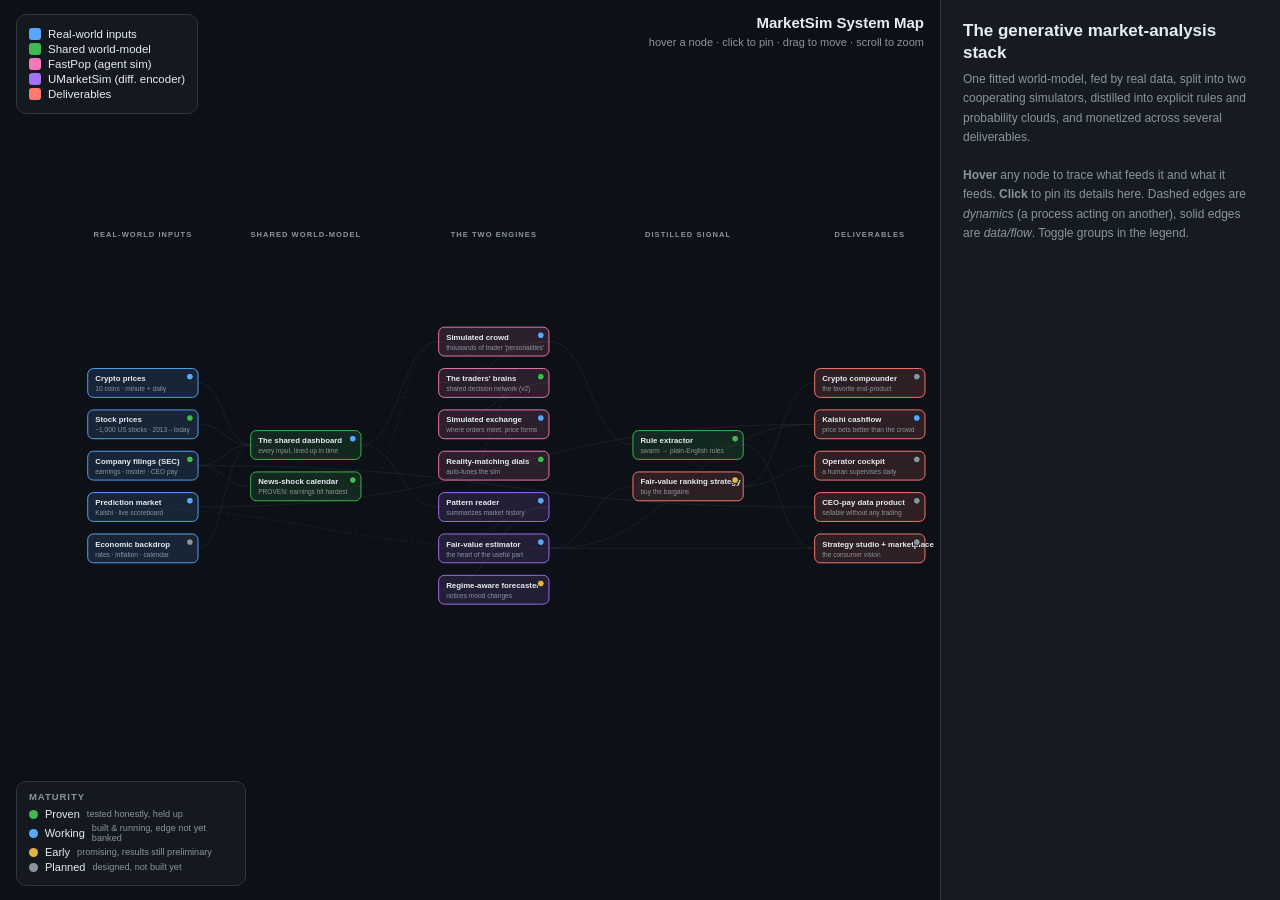
==== docs/system-map.html @ 2ad2d50d "Add Aril pre-launch product site." ====
<!DOCTYPE html>
<html lang="en">
<head>
<meta charset="utf-8">
<title>MarketSim — Interactive System Map</title>
<style>
  :root{
    --bg:#0d1117; --panel:#161b22; --edge:#30363d; --text:#e6edf3; --muted:#8b949e;
    --input:#58a6ff; --fastpop:#f778ba; --umarket:#a371f7; --shared:#3fb950;
    --dynamic:#e3b341; --deliver:#ff7b72;
  }
  *{box-sizing:border-box}
  html,body{margin:0;height:100%;background:var(--bg);color:var(--text);
    font-family:-apple-system,Segoe UI,Roboto,Helvetica,Arial,sans-serif}
  #wrap{display:flex;height:100%}
  #stage{flex:1;position:relative;overflow:hidden}
  svg{width:100%;height:100%;cursor:grab}
  svg.panning{cursor:grabbing}
  .link{fill:none;stroke:var(--edge);stroke-width:1.4;opacity:.45;transition:opacity .15s,stroke .15s,stroke-width .15s}
  .link.dyn{stroke-dasharray:5 4}
  .node rect{rx:9;ry:9;stroke-width:1.5;transition:opacity .15s,filter .15s}
  .node text{fill:var(--text);font-size:12.5px;font-weight:600;pointer-events:none}
  .node .sub{fill:var(--muted);font-size:10.5px;font-weight:400}
  .node{cursor:pointer}
  .dim{opacity:.12}
  .hl .link{opacity:.95;stroke-width:2.4}
  .colhead{fill:var(--muted);font-size:12px;font-weight:700;letter-spacing:.14em;text-transform:uppercase}
  .elabel{fill:var(--muted);font-size:9.5px;pointer-events:none;opacity:0}
  .hl .elabel.on{opacity:.9}
  /* side panel */
  #side{width:340px;background:var(--panel);border-left:1px solid var(--edge);
    padding:20px 22px;overflow-y:auto}
  #side h1{font-size:17px;margin:0 0 6px;line-height:1.3}
  #side .plain{font-size:14px;line-height:1.5;color:#f0f6fc;font-weight:600;margin:0 0 12px}
  #side .tag{display:inline-block;font-size:10px;padding:2px 8px;border-radius:20px;
    margin:0 8px 10px 0;font-weight:700}
  #side .badge{display:inline-flex;align-items:center;gap:6px;font-size:10.5px;padding:3px 9px;
    border-radius:20px;font-weight:700;margin:0 0 12px}
  #side .badge .d{width:8px;height:8px;border-radius:50%}
  #side p{font-size:12.5px;line-height:1.55;color:#c9d1d9;margin:4px 0 12px}
  #side .sec{font-size:10px;font-weight:800;letter-spacing:.09em;text-transform:uppercase;
    color:var(--muted);margin:14px 0 3px;display:flex;align-items:center;gap:6px}
  #side .sec .bar{width:14px;height:2px;border-radius:2px}
  #side .files{font-family:ui-monospace,Menlo,Consolas,monospace;font-size:11px;color:var(--muted);
    background:#0d1117;border:1px solid var(--edge);border-radius:8px;padding:8px 10px;margin-top:6px;
    white-space:pre-wrap}
  #side .hint{color:var(--muted);font-size:12px;line-height:1.6}
  #side .grow{color:#f0d98a}  /* room-to-grow copy reads warm/optimistic */
  #matkey{position:absolute;bottom:14px;left:16px;background:rgba(22,27,34,.85);
    border:1px solid var(--edge);border-radius:10px;padding:9px 12px;font-size:11px;max-width:230px}
  #matkey .t{color:var(--muted);font-weight:700;letter-spacing:.1em;font-size:9.5px;
    text-transform:uppercase;margin-bottom:6px}
  #matkey .mk{display:flex;align-items:center;gap:7px;margin:3px 0;cursor:pointer}
  #matkey .mk .d{width:9px;height:9px;border-radius:50%}
  #matkey .mk small{color:var(--muted)}
  #matkey .mk.off{opacity:.3}
  #legend{position:absolute;top:14px;left:16px;background:rgba(22,27,34,.85);
    border:1px solid var(--edge);border-radius:10px;padding:10px 12px;font-size:11.5px}
  #legend .lg{display:flex;align-items:center;gap:7px;margin:3px 0;cursor:pointer;user-select:none}
  #legend .sw{width:12px;height:12px;border-radius:3px}
  #legend .lg.off{opacity:.35}
  #legend .lg.off .sw{background:transparent!important;border:1px solid var(--muted)}
  #title{position:absolute;top:14px;right:16px;text-align:right}
  #title b{font-size:15px}#title span{color:var(--muted);font-size:11px}
  .flow{stroke-dasharray:3 6;animation:dash 1.1s linear infinite}
  @keyframes dash{to{stroke-dashoffset:-18}}
</style>
</head>
<body>
<div id="wrap">
  <div id="stage">
    <svg id="svg"></svg>
    <div id="legend"></div>
    <div id="matkey"></div>
    <div id="title"><b>MarketSim System Map</b><br><span>hover a node · click to pin · drag to move · scroll to zoom</span></div>
  </div>
  <div id="side">
    <div id="detail">
      <h1>The generative market-analysis stack</h1>
      <p class="hint">One fitted world-model, fed by real data, split into two cooperating
      simulators, distilled into explicit rules and probability clouds, and monetized across
      several deliverables.<br><br>
      <b>Hover</b> any node to trace what feeds it and what it feeds. <b>Click</b> to pin its
      details here. Dashed edges are <i>dynamics</i> (a process acting on another), solid edges are
      <i>data/flow</i>. Toggle groups in the legend.</p>
    </div>
  </div>
</div>
<script>
// ── graph model ────────────────────────────────────────────────────────────────────────
const GROUPS = {
  input:   {name:"Real-world inputs", color:getVar('--input')},
  shared:  {name:"Shared world-model", color:getVar('--shared')},
  fastpop: {name:"FastPop (agent sim)", color:getVar('--fastpop')},
  umarket: {name:"UMarketSim (diff. encoder)", color:getVar('--umarket')},
  deliver: {name:"Deliverables", color:getVar('--deliver')},
};
function getVar(v){return getComputedStyle(document.documentElement).getPropertyValue(v).trim()}

// maturity — this is what makes "room for improvement" visible at a glance
const STATUS = {
  proven:  {label:"Proven",       color:"#3fb950", blurb:"tested honestly, held up"},
  working: {label:"Working",      color:"#58a6ff", blurb:"built & running, edge not yet banked"},
  early:   {label:"Early",        color:"#e3b341", blurb:"promising, results still preliminary"},
  planned: {label:"Planned",      color:"#8b949e", blurb:"designed, not built yet"},
};

// status: proven | working | early | planned  (drives the maturity dot + badge)
// each node: plain (one-liner anyone gets) · desc · rigor (why trust it) · grow (room to improve)
// col: 0 inputs · 1 shared/panel · 2 the two engines · 3 signal products · 4 deliverables
const NODES = [
  // ── inputs ──────────────────────────────────────────────────────────────────────────
  {id:"crypto", g:"input", col:0, label:"Crypto prices", sub:"10 coins · minute + daily", status:"working",
    plain:"Real price history for 10 crypto coins — the raw fuel.",
    desc:"Actual past prices for Bitcoin, Ethereum and eight others, pulled straight from public exchange data for free. Nothing here is invented — the system only ever learns from prices that really happened, at both a daily and a 15-minute grain.",
    rigor:"Sourced from a public exchange archive plus a live, US-legal feed. No paid data and no cherry-picking — every price bar is a real historical trade.",
    grow:"It's only 10 coins today. Adding more coins — and the depth of the order book, not just the price — would give the model far more to learn from.",
    files:"crypto_dataset.py · crypto_intraday.py"},
  {id:"equities", g:"input", col:0, label:"Stock prices", sub:"~1,000 US stocks · 2013→today", status:"proven",
    plain:"Daily prices for about 1,000 US stocks, 2013 to today.",
    desc:"The stock-market version of the crypto data. It began as an old 2013-2023 archive and was recently extended all the way to the present — for free — which quietly switched the stock side of the whole project back on after it had been stuck in 2023.",
    rigor:"Real daily closing prices. We flag one honest caveat right in the code: a possible tiny 'seam' where the old archive meets the newly-pulled data.",
    grow:"It's 'today's popular stocks,' which slightly flatters any result because companies that went bust are missing. A clean, bust-inclusive universe is the upgrade.",
    files:"equities_dataset.py · equities_freshen.py"},
  {id:"edgar", g:"input", col:0, label:"Company filings (SEC)", sub:"earnings · insider · CEO pay", status:"proven",
    plain:"What public companies legally must disclose — pulled in automatically.",
    desc:"Every US public company files paperwork with the government: earnings, who's buying or selling their own stock, sudden events, and exactly how much the CEO is paid. We turn all of it into clean, searchable facts — the 'fundamentals and gossip' layer sitting under the price.",
    rigor:"Straight from the SEC's own free, official systems. When our reader can't understand a document it logs the miss instead of guessing — so we always know exactly what we might be missing.",
    grow:"Coverage is still thin (a few dozen companies), and we discovered one reader was quietly picking up nothing — a known gap. Widening this is the single biggest unlock for the company-data ideas.",
    files:"crawling/edgar_*.py · exec_comp.py"},
  {id:"kalshi", g:"input", col:0, label:"Prediction market", sub:"Kalshi · live scoreboard", status:"working",
    plain:"A legal betting market — and a brutally honest scoreboard.",
    desc:"Kalshi lets you trade contracts like 'will Bitcoin be up in 15 minutes?' It's useful two ways: a place to actually make money, and a free, unforgiving grader — every prediction gets scored against what really happened.",
    rigor:"We ran a live 30-hour experiment: 545 predictions, auto-scored. The honest result — our 15-minute up/down calls were a coin-flip (49.9%) — was written down, not hidden. That willingness to disprove ourselves is the whole point.",
    grow:"The 15-minute timing bet is a dead end, and we proved it. The same live-scoring machine can be pointed at the far more promising fair-value ranking idea instead.",
    files:"crypto_live_backtest.py"},
  {id:"macro", g:"input", col:0, label:"Economic backdrop", sub:"rates · inflation · calendar", status:"planned",
    plain:"The big-picture economic weather.",
    desc:"Markets move with the backdrop — interest rates, inflation, the calendar. This would feed that context in gently, so the model isn't reading prices in a vacuum.",
    rigor:"Designed with strict 'only use what was known at the time' discipline — but not built yet.",
    grow:"Entirely ahead of us: a clear, cheap addition whenever we reach for it.",
    files:"dataset_assembly.py (planned)"},

  // ── shared world-model ──────────────────────────────────────────────────────────────
  {id:"panel", g:"shared", col:1, label:"The shared dashboard", sub:"every input, lined up in time", status:"working",
    plain:"One tidy dashboard that every part of the system reads from.",
    desc:"All the raw inputs get combined into a single, time-aligned table the models read: price-derived signals, calendar rhythms, a summary of company health, and a news-event calendar — everything lined up so nothing can 'cheat' by peeking at the future.",
    rigor:"Built so that future information physically cannot leak backward into the past — one of the most common ways backtests secretly lie, designed out here by construction.",
    grow:"The company-health and news layers are still thin. Richer, cleaner inputs here lift the quality of everything downstream.",
    files:"unified_diffmarketsim/world.py · edgar_news.py"},
  {id:"newscal", g:"shared", col:1, label:"News-shock calendar", sub:"PROVEN: earnings hit hardest", status:"proven",
    plain:"A calendar of company news, weighted by how much each type really moves prices.",
    desc:"Not all news is equal. We measured it on real data: earnings announcements roughly double a stock's next-day swings, while 'a board member left' or 'shareholders voted' barely register. The simulation now shakes harder on exactly the days that historically mattered.",
    rigor:"This passed a pre-declared 'kill-switch' test — earnings shocks were statistically real (a result very unlikely to be luck) and the boring news types were correctly flat. One idea in, honestly measured, and it earned its place.",
    grow:"It sets the SIZE of each shock, but the sim only partly reacts right now. A small tuning knob would make the simulation's reaction match the real-world magnitude, not just the ranking.",
    files:"edgar_news.py · probes/probe_8k_shocks.py"},

  // ── FastPop (agent sim) ─────────────────────────────────────────────────────────────
  {id:"pop", g:"fastpop", col:2, label:"Simulated crowd", sub:"thousands of trader 'personalities'", status:"working",
    plain:"A simulated crowd of thousands of different traders.",
    desc:"Instead of one equation, we grow a whole population of pretend traders — market-makers, trend-chasers, bargain-hunters, random noise, big institutions, the exchange itself. Each has its own personality, and when they trade against each other, realistic market behavior emerges on its own.",
    rigor:"The crowd reproduces well-known real-market fingerprints — rare-but-violent moves, calm periods followed by stormy ones — without ever being told to. That's a sign the mechanics are honest rather than hand-drawn to look good.",
    grow:"The personalities are hand-designed. Letting them be shaped by real company data — who actually trades this stock — is a rich, largely untapped direction.",
    files:"fastpop.py"},
  {id:"policy", g:"fastpop", col:2, label:"The traders' brains", sub:"shared decision network (v2)", status:"proven",
    plain:"The little decision-making 'brain' every simulated trader shares.",
    desc:"Each pretend trader decides buy / sell / how-much using a small neural network. We recently found the old design was half-broken — most of its 'neurons' were effectively dead — and redesigned it, then measured the fix rather than assuming it.",
    rigor:"We didn't just claim improvement, we measured it: dead neurons fell from 52% to under 1%, and the new design can express market-maker behavior the old one literally could not — about a third of all real trading activity.",
    grow:"Big open door: nothing actually trains this brain yet. Building the trainer would let the entire crowd learn from data instead of following hand-written rules — a major leap in realism and capability.",
    files:"fastpop.py (PolicyMLPv2)"},
  {id:"lob", g:"fastpop", col:2, label:"Simulated exchange", sub:"where orders meet, price forms", status:"working",
    plain:"The simulated stock exchange where orders meet and prices form.",
    desc:"When the pretend traders place orders, this is the matching engine that pairs buyers with sellers and moves the price — the same way a real exchange does, just simplified and very fast.",
    rigor:"Prices come from the actual balance of buying vs selling pressure, not a random-number generator — which is precisely why realistic price patterns show up.",
    grow:"It's a simplified auction. More faithful order-book detail is available if a use-case ever demands it.",
    files:"fastpop.py (clear_auction)"},
  {id:"calib", g:"fastpop", col:2, label:"Reality-matching dials", sub:"auto-tunes the sim", status:"proven",
    plain:"The dial-tuner that makes the simulation match the real world.",
    desc:"The simulation has a handful of dials — how jumpy, how correlated, how trend-y. This automatically tunes them until the sim's behavior matches real market data.",
    rigor:"We found and fixed a subtle measurement bug that had been letting random luck masquerade as improvement, and upgraded the search method — the new one generalizes noticeably better on held-out data for the same compute.",
    grow:"It tunes a handful of dials today. As the simulation grows richer, the same honest tuning approach scales up with it.",
    files:"calibrate_fastpop.py"},

  // ── UMarketSim (the learned model) ──────────────────────────────────────────────────
  {id:"encoder", g:"umarket", col:2, label:"Pattern reader", sub:"summarizes market history", status:"working",
    plain:"Turns messy market history into a compact 'what's going on' summary.",
    desc:"This reads the recent history off the dashboard and boils it down to a small set of numbers capturing the current situation. It's deliberately lightweight so it runs on a normal computer, and it works the same whether it's reading stocks or crypto.",
    rigor:"Trained honestly — only on past data, never peeking ahead — and 'warm-started' from the simulation, an approach we measured to beat starting from scratch.",
    grow:"It's a modest model on modest hardware by design. More data, more assets, and stronger hardware would raise its ceiling substantially.",
    files:"unified_diffmarketsim/encoder.py"},
  {id:"cloud", g:"umarket", col:2, label:"Fair-value estimator", sub:"the heart of the useful part", status:"working",
    plain:"Estimates what each thing is 'really worth', with a confidence range.",
    desc:"From the summary, this produces not a single guess but a whole range: roughly where something should be worth, and how confident it is. The middle of that range is the fair-value estimate — the number the entire ranking strategy is built on.",
    rigor:"Its confidence bands are calibrated against reality — when it says 90% it has been checked to actually mean about 90% — and a units bug that was quietly corrupting it was hunted down and fixed.",
    grow:"Its steadiness in choppy markets is the known weak spot, and the single most valuable thing to improve — because everything to the right leans on it.",
    files:"unified_diffmarketsim/probability_cloud.py"},
  {id:"robusthead", g:"umarket", col:2, label:"Regime-aware forecaster", sub:"notices mood changes", status:"early",
    plain:"Tries to notice when the market's 'mood' changes — calm, panicky, trending.",
    desc:"Markets have moods, and a signal that works in calm times can fail in a panic. This tries to detect those shifts and keep the system safe across them.",
    rigor:"It behaves safely and can genuinely tell moods apart — but, honestly, it hasn't manufactured extra profit yet. The real bottleneck is forecast quality, not this piece.",
    grow:"Lots of headroom. Today it's more of a safety layer than a money-maker.",
    files:"unified_diffmarketsim/forecast_head.py · regime.py"},

  // ── distilled signal (col 3) ────────────────────────────────────────────────────────
  {id:"distill", g:"shared", col:3, label:"Rule extractor", sub:"swarm → plain-English rules", status:"proven",
    plain:"Turns the simulated crowd's winning behavior into plain-English rules.",
    desc:"After the simulation runs, this looks at which pretend traders made money and writes down what they actually did — as readable rules, not a black box. For example: 'buy what's cheap versus fair value, and don't keep piling onto a position you're already deep in.'",
    rigor:"The rules come out human-readable and match textbook risk discipline that emerged on its own — nobody programmed it in. We also honestly tested whether they carry over to real data; the result was mixed, and we wrote that down too.",
    grow:"The rules are simple straight-line ones today. Richer but still-explainable rules, and better fair-value inputs to feed them, are open directions.",
    files:"pop_distill.py"},
  {id:"fvr", g:"deliver", col:3, label:"Fair-value ranking strategy", sub:"buy the bargains", status:"early",
    plain:"The main strategy: rank a basket by how cheap each thing is, lean toward the bargains.",
    desc:"This is the payoff of everything to its left. Rather than guessing which way one thing will move (which failed), it sorts a whole basket from most-underpriced to most-overpriced and tilts toward the bargains. It can also LEARN the best way to blend the model's signals, not just use one by hand.",
    rigor:"Built with unforgiving accounting: full trading costs charged, strict past-vs-future separation, and compared against dumb baselines — equal-weight, random, momentum — so we can't quietly fool ourselves.",
    grow:"This is early and the edge is NOT yet robustly proven on real money. Bigger baskets, a steadier fair-value estimate, and the learned blender are exactly the levers now being tested — enormous room to run.",
    files:"fair_value_rank.py"},

  // ── deliverables (col 4) ────────────────────────────────────────────────────────────
  {id:"d_crypto", g:"deliver", col:4, label:"Crypto compounder", sub:"the favorite end-product", status:"planned",
    plain:"A crypto product that quietly compounds using the ranking edge.",
    desc:"The favorite end-product idea: run the fair-value ranking on crypto, where trading is cheap enough that a slow, steady edge can actually survive the costs.",
    rigor:"Depends entirely on the ranking edge proving out first — deliberately not started until it does.",
    grow:"All ahead of us; it's the commercial reason the rest of the machine exists.",
    files:"PROFIT_ROADMAP"},
  {id:"d_kalshi", g:"deliver", col:4, label:"Kalshi cashflow", sub:"price bets better than the crowd", status:"working",
    plain:"Make money on Kalshi by pricing bets better than the crowd.",
    desc:"Use the fair-value estimator to spot bets on Kalshi that are mispriced, and take the good side. The plumbing to actually place the trades already exists.",
    rigor:"The live scoring loop is built and running; the honest finding so far is 'no 15-minute edge,' so this waits for a better-suited signal rather than forcing it.",
    grow:"Repoint it at fair-value and longer-horizon bets instead of 15-minute coin-flips — a change of aim, not a rebuild.",
    files:"crypto_kalshi.py"},
  {id:"d_console", g:"deliver", col:4, label:"Operator cockpit", sub:"a human supervises daily", status:"planned",
    plain:"A cockpit for a person to supervise the strategy day-to-day.",
    desc:"A visual dashboard that shows each day's picks and proposed trades, retrains itself every day or two, and lets a person edit and approve before anything happens — with alarms when the model is drifting or going stale. The full plan for this is written.",
    rigor:"Designed to mirror real deployment honestly — rolling retrains, real costs, human oversight — instead of an idealized backtest that never survives contact with reality.",
    grow:"Fully planned, not yet built — but it's the bridge from 'promising backtest' to 'a real person could actually run this on real money.'",
    files:"DEPLOYMENT_HARNESS_PLAN.md"},
  {id:"d_gov", g:"deliver", col:4, label:"CEO-pay data product", sub:"sellable without any trading", status:"planned",
    plain:"Sell the 'is the CEO's pay earned?' data as its own product.",
    desc:"A side business that needs no trading at all: rank companies by whether the boss's pay actually tracks how the company performed. ESG funds, proxy advisors and journalists pay for exactly this kind of governance data.",
    rigor:"Built on the machine-readable pay data the SEC now requires companies to file; a transparent, documented scoring scaffold already exists.",
    grow:"Needs broader company coverage to be sellable — but the hard extraction work is already done.",
    files:"incentive_alignment.py"},
  {id:"d_studio", g:"deliver", col:4, label:"Strategy studio + marketplace", sub:"the consumer vision", status:"planned",
    plain:"An app where people generate, inspect, and trade strategies.",
    desc:"The consumer-facing dream: a studio where users spin up strategies, look inside them (they're explainable, not black boxes), and a small marketplace and credit economy grows around sharing them. A playback app for the simulations already exists as the first seed.",
    rigor:"Rests on the explainability the whole stack is built around — you can show a customer WHY, not just hand them a number and ask for trust.",
    grow:"Mostly a vision today; the run-viewer and the plain-English rules are the first real bricks in the wall.",
    files:"umarketsim-viz · presentation/"},
];

const LINKS = [
  // inputs → panel
  ["crypto","panel","f"],["equities","panel","f"],["edgar","panel","f"],["macro","panel","f"],
  ["edgar","newscal","f","8-K item codes"],
  ["newscal","panel","d","shock magnitude by code"],
  // panel → engines
  ["panel","pop","f"],["panel","encoder","f","multi-res channels"],
  // fastpop internal
  ["pop","policy","f"],["policy","lob","f","order intents"],["lob","pop","d","fills → adapt"],
  ["calib","pop","d","fits knobs to real stylized facts"],
  ["newscal","pop","d","event-day vol bursts"],
  // umarket internal
  ["encoder","cloud","f","latent → fan"],["encoder","robusthead","f"],
  // cross-engine
  ["pop","encoder","d","fusion corpus warm-start"],
  ["pop","distill","f","winner traces + PnL"],
  ["cloud","fvr","f","fair-value median"],
  ["distill","fvr","d","sizing + selection rules"],
  // signal → deliverables
  ["fvr","d_crypto","f"],["cloud","d_kalshi","f","prob_above/prob_up"],
  ["fvr","d_console","f"],["edgar","d_gov","f","exec-comp facts"],
  ["cloud","d_studio","f"],["distill","d_studio","f"],
  ["kalshi","d_kalshi","f","resolutions ↔ validation"],
  ["cloud","kalshi","d","predictions logged"],
];

// ── layout ─────────────────────────────────────────────────────────────────────────────
const COLX = [140, 400, 700, 1010, 1300];
const COLHEAD = ["REAL-WORLD INPUTS","SHARED WORLD-MODEL","THE TWO ENGINES","DISTILLED SIGNAL","DELIVERABLES"];
const NW=176, NH=46, VGAP=20;
const byCol = {};
NODES.forEach(n=>{(byCol[n.col]=byCol[n.col]||[]).push(n)});
Object.keys(byCol).forEach(c=>{
  const arr=byCol[c]; const totalH=arr.length*(NH+VGAP);
  arr.forEach((n,i)=>{ n.x=COLX[c]; n.y=120+i*(NH+VGAP)+(650-totalH)/2; });
});
const NMAP={}; NODES.forEach(n=>NMAP[n.id]=n);

// ── render ─────────────────────────────────────────────────────────────────────────────
const svg=document.getElementById('svg');
const NS="http://www.w3.org/2000/svg";
let vb={x:0,y:0,w:1500,h:820};
function setVB(){svg.setAttribute('viewBox',`${vb.x} ${vb.y} ${vb.w} ${vb.h}`)}
setVB();
const gLinks=mk('g'), gLabels=mk('g'), gHeads=mk('g'), gNodes=mk('g');
[gLinks,gHeads,gLabels,gNodes].forEach(g=>svg.appendChild(g));
function mk(t){return document.createElementNS(NS,t)}

// column headers
COLHEAD.forEach((h,i)=>{const t=mk('text');t.setAttribute('x',COLX[i]+NW/2);
  t.setAttribute('y',70);t.setAttribute('text-anchor','middle');t.setAttribute('class','colhead');
  t.textContent=h;gHeads.appendChild(t);});

const linkEls=[];
LINKS.forEach(L=>{
  const [s,t,kind,label]=L; const a=NMAP[s],b=NMAP[t];
  const p=mk('path'); p.setAttribute('class','link'+(kind==='d'?' dyn':''));
  const x1=a.x+NW,y1=a.y+NH/2,x2=b.x,y2=b.y+NH/2, mx=(x1+x2)/2;
  p.setAttribute('d',`M${x1},${y1} C${mx},${y1} ${mx},${y2} ${x2},${y2}`);
  gLinks.appendChild(p);
  let lbl=null;
  if(label){lbl=mk('text');lbl.setAttribute('class','elabel');lbl.setAttribute('x',mx);
    lbl.setAttribute('y',(y1+y2)/2-4);lbl.setAttribute('text-anchor','middle');
    lbl.textContent=label;gLabels.appendChild(lbl);}
  linkEls.push({el:p,lbl,s,t,kind});
});

const nodeEls={};
NODES.forEach(n=>{
  const g=mk('g'); g.setAttribute('class','node'); g.setAttribute('transform',`translate(${n.x},${n.y})`);
  const r=mk('rect'); r.setAttribute('width',NW);r.setAttribute('height',NH);
  const col=GROUPS[n.g].color;
  r.setAttribute('fill',col+'22');r.setAttribute('stroke',col);
  const t1=mk('text');t1.setAttribute('x',12);t1.setAttribute('y',20);t1.textContent=n.label;
  const t2=mk('text');t2.setAttribute('class','sub');t2.setAttribute('x',12);t2.setAttribute('y',36);
  t2.textContent=n.sub;
  // maturity dot (top-right) — makes "how much is proven vs still ahead" visible at a glance
  const dot=mk('circle');const st=STATUS[n.status]||STATUS.planned;
  dot.setAttribute('cx',NW-13);dot.setAttribute('cy',13);dot.setAttribute('r',5.5);
  dot.setAttribute('fill',st.color);dot.setAttribute('stroke','#0d1117');dot.setAttribute('stroke-width',1.5);
  const dt=mk('title');dt.textContent=st.label+' — '+st.blurb;dot.appendChild(dt);
  g.appendChild(r);g.appendChild(t1);g.appendChild(t2);g.appendChild(dot);
  gNodes.appendChild(g);
  nodeEls[n.id]={g,r,node:n};
  g.addEventListener('mouseenter',()=>focus(n.id));
  g.addEventListener('mouseleave',()=>{ if(!pinned) clearFocus(); });
  g.addEventListener('click',(e)=>{e.stopPropagation();pinned=(pinned===n.id)?null:n.id;
    if(pinned)focus(n.id,true);else clearFocus();});
  enableDrag(g,n);
});
svg.addEventListener('click',()=>{pinned=null;clearFocus();});

// ── focus / highlight ──────────────────────────────────────────────────────────────────
let pinned=null;
function neighbors(id){const s=new Set([id]);LINKS.forEach(L=>{if(L[0]===id)s.add(L[1]);if(L[1]===id)s.add(L[0]);});return s;}
function focus(id,pin){
  const nb=neighbors(id);
  NODES.forEach(n=>nodeEls[n.id].g.classList.toggle('dim',!nb.has(n.id)));
  linkEls.forEach(l=>{
    const on=(l.s===id||l.t===id);
    l.el.style.opacity=on?.95:.06;
    l.el.style.strokeWidth=on?2.6:1.2;
    l.el.classList.toggle('flow',on&&l.kind==='f');
    if(l.lbl)l.lbl.classList.toggle('on',on);
  });
  showDetail(NMAP[id]);
}
function clearFocus(){
  NODES.forEach(n=>nodeEls[n.id].g.classList.remove('dim'));
  linkEls.forEach(l=>{l.el.style.opacity='';l.el.style.strokeWidth='';l.el.classList.remove('flow');
    if(l.lbl)l.lbl.classList.remove('on');});
  resetDetail();
}
function showDetail(n){
  const col=GROUPS[n.g].color, st=STATUS[n.status]||STATUS.planned;
  const sec=(t,c)=>`<div class="sec"><span class="bar" style="background:${c}"></span>${t}</div>`;
  document.getElementById('detail').innerHTML=
    `<h1>${n.label}</h1>`+
    `<div class="plain">${n.plain||''}</div>`+
    `<span class="badge" style="background:${st.color}1f;color:${st.color};border:1px solid ${st.color}66"><span class="d" style="background:${st.color}"></span>${st.label} · ${st.blurb}</span>`+
    `<span class="tag" style="background:${col}22;color:${col};border:1px solid ${col}">${GROUPS[n.g].name}</span>`+
    sec('In plain terms','#8b949e')+`<p>${n.desc||''}</p>`+
    (n.rigor?sec('Why you can trust it','#3fb950')+`<p>${n.rigor}</p>`:'')+
    (n.grow?sec('Room to grow','#e3b341')+`<p class="grow">${n.grow}</p>`:'')+
    sec('How it connects','#58a6ff')+`<p class="hint">${describeEdges(n.id)}</p>`+
    `<div class="files">${n.files}</div>`;
}
function describeEdges(id){
  const inc=LINKS.filter(L=>L[1]===id), out=LINKS.filter(L=>L[0]===id);
  const fmt=a=>a.map(L=>`${NMAP[L[0]===id?L[1]:L[0]].label}${L[3]?' — '+L[3]:''}`).join('; ')||'—';
  return `<b style="color:var(--text)">reads from:</b> ${fmt(inc)}<br><br><b style="color:var(--text)">feeds into:</b> ${fmt(out)}`;
}
function resetDetail(){
  // count maturity for the honest "most of the value is still ahead" framing
  const c={proven:0,working:0,early:0,planned:0};NODES.forEach(n=>c[n.status]++);
  const bar=Object.entries(STATUS).map(([k,v])=>
    `<span style="color:${v.color};font-weight:700">${c[k]} ${v.label.toLowerCase()}</span>`).join(' · ');
  document.getElementById('detail').innerHTML=
   `<h1>How this machine works</h1>`+
   `<div class="plain">Real-world data comes in on the left. It flows through two cooperating simulators, gets boiled down into plain-English rules and fair-value estimates, and turns into products on the right.</div>`+
   `<p>You don't need to be technical to read this. Follow the arrows left→right — that's the journey from "raw data" to "something we can sell." <b>Hover</b> any box to see, in plain language, what it is, why you can trust it, and how much better it could still get. <b>Click</b> to pin it here.</p>`+
   `<div class="sec"><span class="bar" style="background:#e3b341"></span>The honest picture</div>`+
   `<p>Every box is color-dotted by how far along it is:<br>${bar}.<br><br>Notice how much is still <span style="color:#8b949e;font-weight:700">planned</span> or <span style="color:#e3b341;font-weight:700">early</span> — that's the point. The <span style="color:#3fb950;font-weight:700">green</span> pieces are validated with real, sometimes self-disproving tests (we killed our own 15-minute trading idea on the evidence). The foundation is rigorous and explainable; the upside is largely still ahead of us.</p>`+
   `<p class="hint">Solid arrows carry data. Dashed arrows are one part <i>acting on</i> another (a tuning loop, a shock being applied). Toggle groups (top-left) or maturity (bottom-left) to filter.</p>`;
}

// ── legend / group toggle ──────────────────────────────────────────────────────────────
const legend=document.getElementById('legend'); const hidden=new Set();
Object.entries(GROUPS).forEach(([k,v])=>{
  const d=document.createElement('div');d.className='lg';
  d.innerHTML=`<span class="sw" style="background:${v.color}"></span>${v.name}`;
  d.onclick=()=>{d.classList.toggle('off');hidden.has(k)?hidden.delete(k):hidden.add(k);applyHidden();};
  legend.appendChild(d);
});
// maturity key (bottom-left) — also filters, so you can isolate "what's proven" vs "what's ahead"
const matkey=document.getElementById('matkey'); const hidS=new Set();
matkey.innerHTML='<div class="t">Maturity</div>';
Object.entries(STATUS).forEach(([k,v])=>{
  const d=document.createElement('div');d.className='mk';
  d.innerHTML=`<span class="d" style="background:${v.color}"></span>${v.label} <small>${v.blurb}</small>`;
  d.onclick=()=>{d.classList.toggle('off');hidS.has(k)?hidS.delete(k):hidS.add(k);applyHidden();};
  matkey.appendChild(d);
});
function applyHidden(){
  NODES.forEach(n=>nodeEls[n.id].g.style.display=
    (hidden.has(n.g)||hidS.has(n.status))?'none':'');
  linkEls.forEach(l=>l.el.style.display=
    (hidden.has(NMAP[l.s].g)||hidden.has(NMAP[l.t].g)||hidS.has(NMAP[l.s].status)||hidS.has(NMAP[l.t].status))?'none':'');
}

// ── pan / zoom / drag ──────────────────────────────────────────────────────────────────
let sp=null;
svg.addEventListener('mousedown',e=>{if(e.target===svg||e.target.tagName==='text'&&e.target.classList.contains('colhead')){sp={x:e.clientX,y:e.clientY,vx:vb.x,vy:vb.y};svg.classList.add('panning');}});
window.addEventListener('mousemove',e=>{if(sp){const k=vb.w/svg.clientWidth;vb.x=sp.vx-(e.clientX-sp.x)*k;vb.y=sp.vy-(e.clientY-sp.y)*k;setVB();}});
window.addEventListener('mouseup',()=>{sp=null;svg.classList.remove('panning');});
svg.addEventListener('wheel',e=>{e.preventDefault();const k=e.deltaY>0?1.1:1/1.1;
  const r=svg.getBoundingClientRect();const mx=vb.x+(e.clientX-r.left)/r.width*vb.w;
  const my=vb.y+(e.clientY-r.top)/r.height*vb.h;
  vb.w*=k;vb.h*=k;vb.x=mx-(mx-vb.x)*k;vb.y=my-(my-vb.y)*k;setVB();},{passive:false});
function enableDrag(g,n){
  let d=null;
  g.addEventListener('mousedown',e=>{e.stopPropagation();d={x:e.clientX,y:e.clientY,ox:n.x,oy:n.y};});
  window.addEventListener('mousemove',e=>{if(!d)return;const k=vb.w/svg.clientWidth;
    n.x=d.ox+(e.clientX-d.x)*k;n.y=d.oy+(e.clientY-d.y)*k;
    g.setAttribute('transform',`translate(${n.x},${n.y})`);redrawLinks();});
  window.addEventListener('mouseup',()=>{d=null;});
}
function redrawLinks(){
  linkEls.forEach(l=>{const a=NMAP[l.s],b=NMAP[l.t];
    const x1=a.x+NW,y1=a.y+NH/2,x2=b.x,y2=b.y+NH/2,mx=(x1+x2)/2;
    l.el.setAttribute('d',`M${x1},${y1} C${mx},${y1} ${mx},${y2} ${x2},${y2}`);
    if(l.lbl){l.lbl.setAttribute('x',mx);l.lbl.setAttribute('y',(y1+y2)/2-4);}});
}
</script>
</body>
</html>
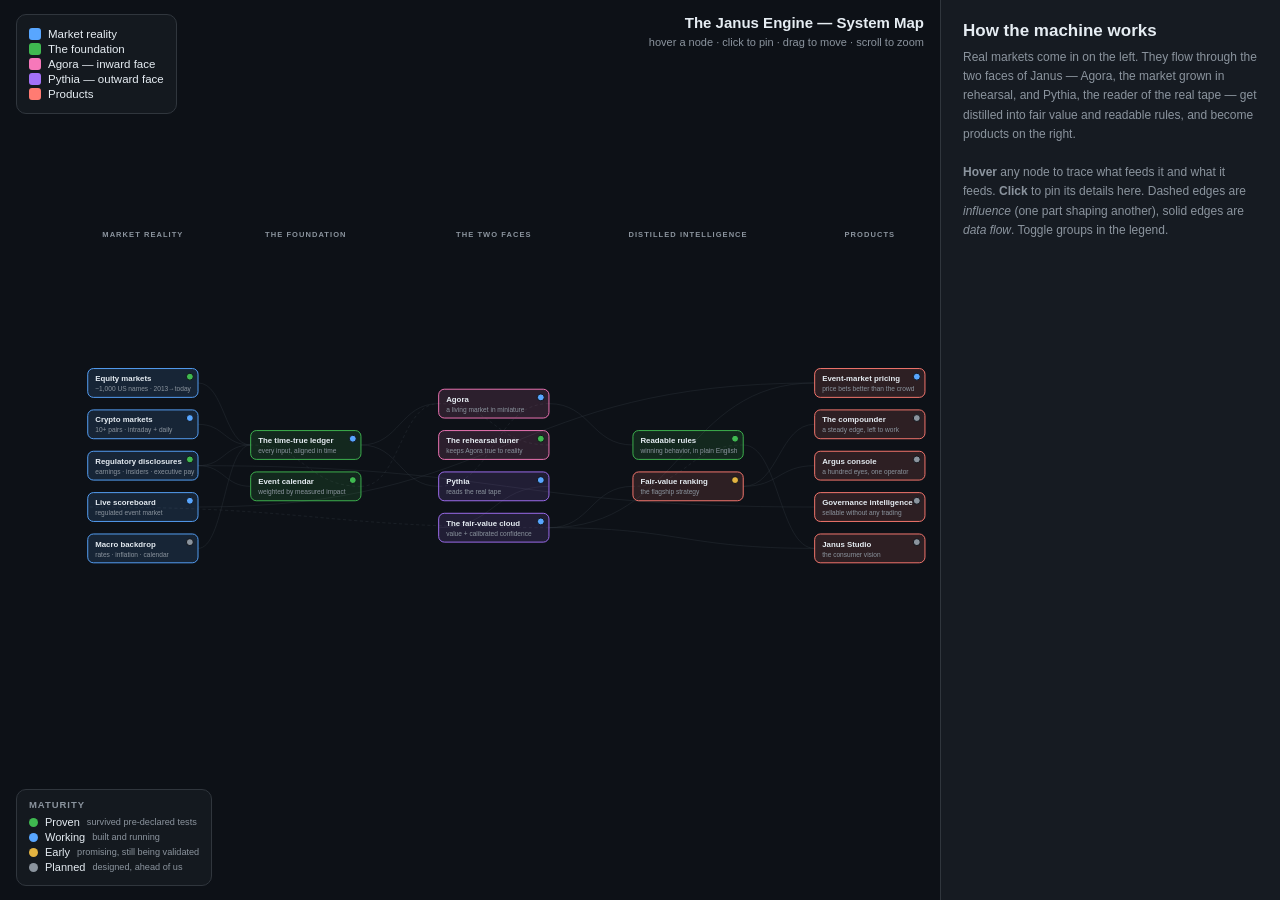
==== commit ae5b59ac: "overhauled/updated c:" ====
--- a/docs/system-map.html
+++ b/docs/system-map.html
@@ -2,11 +2,11 @@
 <html lang="en">
 <head>
 <meta charset="utf-8">
-<title>MarketSim — Interactive System Map</title>
+<title>The Janus Engine — Interactive System Map</title>
 <style>
   :root{
     --bg:#0d1117; --panel:#161b22; --edge:#30363d; --text:#e6edf3; --muted:#8b949e;
-    --input:#58a6ff; --fastpop:#f778ba; --umarket:#a371f7; --shared:#3fb950;
+    --input:#58a6ff; --agora:#f778ba; --pythia:#a371f7; --shared:#3fb950;
     --dynamic:#e3b341; --deliver:#ff7b72;
   }
   *{box-sizing:border-box}
@@ -41,9 +41,6 @@
   #side .sec{font-size:10px;font-weight:800;letter-spacing:.09em;text-transform:uppercase;
     color:var(--muted);margin:14px 0 3px;display:flex;align-items:center;gap:6px}
   #side .sec .bar{width:14px;height:2px;border-radius:2px}
-  #side .files{font-family:ui-monospace,Menlo,Consolas,monospace;font-size:11px;color:var(--muted);
-    background:#0d1117;border:1px solid var(--edge);border-radius:8px;padding:8px 10px;margin-top:6px;
-    white-space:pre-wrap}
   #side .hint{color:var(--muted);font-size:12px;line-height:1.6}
   #side .grow{color:#f0d98a}  /* room-to-grow copy reads warm/optimistic */
   #matkey{position:absolute;bottom:14px;left:16px;background:rgba(22,27,34,.85);
@@ -72,211 +69,174 @@
     <svg id="svg"></svg>
     <div id="legend"></div>
     <div id="matkey"></div>
-    <div id="title"><b>MarketSim System Map</b><br><span>hover a node · click to pin · drag to move · scroll to zoom</span></div>
+    <div id="title"><b>The Janus Engine — System Map</b><br><span>hover a node · click to pin · drag to move · scroll to zoom</span></div>
   </div>
   <div id="side">
     <div id="detail">
-      <h1>The generative market-analysis stack</h1>
-      <p class="hint">One fitted world-model, fed by real data, split into two cooperating
-      simulators, distilled into explicit rules and probability clouds, and monetized across
-      several deliverables.<br><br>
+      <h1>How the machine works</h1>
+      <p class="hint">Real markets come in on the left. They flow through the two faces of
+      Janus — Agora, the market grown in rehearsal, and Pythia, the reader of the real tape —
+      get distilled into fair value and readable rules, and become products on the right.<br><br>
       <b>Hover</b> any node to trace what feeds it and what it feeds. <b>Click</b> to pin its
-      details here. Dashed edges are <i>dynamics</i> (a process acting on another), solid edges are
-      <i>data/flow</i>. Toggle groups in the legend.</p>
+      details here. Dashed edges are <i>influence</i> (one part shaping another), solid edges are
+      <i>data flow</i>. Toggle groups in the legend.</p>
     </div>
   </div>
 </div>
 <script>
 // ── graph model ────────────────────────────────────────────────────────────────────────
 const GROUPS = {
-  input:   {name:"Real-world inputs", color:getVar('--input')},
-  shared:  {name:"Shared world-model", color:getVar('--shared')},
-  fastpop: {name:"FastPop (agent sim)", color:getVar('--fastpop')},
-  umarket: {name:"UMarketSim (diff. encoder)", color:getVar('--umarket')},
-  deliver: {name:"Deliverables", color:getVar('--deliver')},
+  input:  {name:"Market reality", color:getVar('--input')},
+  shared: {name:"The foundation", color:getVar('--shared')},
+  agora:  {name:"Agora — inward face", color:getVar('--agora')},
+  pythia: {name:"Pythia — outward face", color:getVar('--pythia')},
+  deliver:{name:"Products", color:getVar('--deliver')},
 };
 function getVar(v){return getComputedStyle(document.documentElement).getPropertyValue(v).trim()}
 
-// maturity — this is what makes "room for improvement" visible at a glance
+// maturity — makes "how much is proven vs still ahead" visible at a glance
 const STATUS = {
-  proven:  {label:"Proven",       color:"#3fb950", blurb:"tested honestly, held up"},
-  working: {label:"Working",      color:"#58a6ff", blurb:"built & running, edge not yet banked"},
-  early:   {label:"Early",        color:"#e3b341", blurb:"promising, results still preliminary"},
-  planned: {label:"Planned",      color:"#8b949e", blurb:"designed, not built yet"},
+  proven:  {label:"Proven",  color:"#3fb950", blurb:"survived pre-declared tests"},
+  working: {label:"Working", color:"#58a6ff", blurb:"built and running"},
+  early:   {label:"Early",   color:"#e3b341", blurb:"promising, still being validated"},
+  planned: {label:"Planned", color:"#8b949e", blurb:"designed, ahead of us"},
 };
 
-// status: proven | working | early | planned  (drives the maturity dot + badge)
-// each node: plain (one-liner anyone gets) · desc · rigor (why trust it) · grow (room to improve)
-// col: 0 inputs · 1 shared/panel · 2 the two engines · 3 signal products · 4 deliverables
+// each node: plain (one-liner anyone gets) · desc · rigor (why trust it) · grow (room to grow)
+// col: 0 market reality · 1 foundation · 2 the two faces · 3 distilled intelligence · 4 products
 const NODES = [
-  // ── inputs ──────────────────────────────────────────────────────────────────────────
-  {id:"crypto", g:"input", col:0, label:"Crypto prices", sub:"10 coins · minute + daily", status:"working",
-    plain:"Real price history for 10 crypto coins — the raw fuel.",
-    desc:"Actual past prices for Bitcoin, Ethereum and eight others, pulled straight from public exchange data for free. Nothing here is invented — the system only ever learns from prices that really happened, at both a daily and a 15-minute grain.",
-    rigor:"Sourced from a public exchange archive plus a live, US-legal feed. No paid data and no cherry-picking — every price bar is a real historical trade.",
-    grow:"It's only 10 coins today. Adding more coins — and the depth of the order book, not just the price — would give the model far more to learn from.",
-    files:"crypto_dataset.py · crypto_intraday.py"},
-  {id:"equities", g:"input", col:0, label:"Stock prices", sub:"~1,000 US stocks · 2013→today", status:"proven",
-    plain:"Daily prices for about 1,000 US stocks, 2013 to today.",
-    desc:"The stock-market version of the crypto data. It began as an old 2013-2023 archive and was recently extended all the way to the present — for free — which quietly switched the stock side of the whole project back on after it had been stuck in 2023.",
-    rigor:"Real daily closing prices. We flag one honest caveat right in the code: a possible tiny 'seam' where the old archive meets the newly-pulled data.",
-    grow:"It's 'today's popular stocks,' which slightly flatters any result because companies that went bust are missing. A clean, bust-inclusive universe is the upgrade.",
-    files:"equities_dataset.py · equities_freshen.py"},
-  {id:"edgar", g:"input", col:0, label:"Company filings (SEC)", sub:"earnings · insider · CEO pay", status:"proven",
-    plain:"What public companies legally must disclose — pulled in automatically.",
-    desc:"Every US public company files paperwork with the government: earnings, who's buying or selling their own stock, sudden events, and exactly how much the CEO is paid. We turn all of it into clean, searchable facts — the 'fundamentals and gossip' layer sitting under the price.",
-    rigor:"Straight from the SEC's own free, official systems. When our reader can't understand a document it logs the miss instead of guessing — so we always know exactly what we might be missing.",
-    grow:"Coverage is still thin (a few dozen companies), and we discovered one reader was quietly picking up nothing — a known gap. Widening this is the single biggest unlock for the company-data ideas.",
-    files:"crawling/edgar_*.py · exec_comp.py"},
-  {id:"kalshi", g:"input", col:0, label:"Prediction market", sub:"Kalshi · live scoreboard", status:"working",
-    plain:"A legal betting market — and a brutally honest scoreboard.",
-    desc:"Kalshi lets you trade contracts like 'will Bitcoin be up in 15 minutes?' It's useful two ways: a place to actually make money, and a free, unforgiving grader — every prediction gets scored against what really happened.",
-    rigor:"We ran a live 30-hour experiment: 545 predictions, auto-scored. The honest result — our 15-minute up/down calls were a coin-flip (49.9%) — was written down, not hidden. That willingness to disprove ourselves is the whole point.",
-    grow:"The 15-minute timing bet is a dead end, and we proved it. The same live-scoring machine can be pointed at the far more promising fair-value ranking idea instead.",
-    files:"crypto_live_backtest.py"},
-  {id:"macro", g:"input", col:0, label:"Economic backdrop", sub:"rates · inflation · calendar", status:"planned",
+  // ── market reality ──────────────────────────────────────────────────────────────────
+  {id:"equities", g:"input", col:0, label:"Equity markets", sub:"~1,000 US names · 2013→today", status:"proven",
+    plain:"A decade-plus of real daily history for about a thousand US stocks.",
+    desc:"The deep end of the data pool: real closing prices for roughly a thousand US equities, spanning more than a decade and running right up to the present. Janus never learns from invented data — every bar in this archive is something that actually traded.",
+    rigor:"Real, verifiable market history with documented provenance. Where the archive has known limitations, they're recorded alongside the data rather than papered over — so results are always read with the right context.",
+    grow:"A thousand names is a strong start; the same pipeline extends naturally to broader universes and international markets as the products demand them."},
+  {id:"crypto", g:"input", col:0, label:"Crypto markets", sub:"10+ pairs · intraday + daily", status:"working",
+    plain:"Real price history for the major crypto markets, down to the intraday grain.",
+    desc:"Bitcoin, Ethereum, and the other majors — real traded prices at both a daily and an intraday resolution. Crypto matters commercially because it trades around the clock at low cost: exactly the terrain where a steady analytical edge compounds fastest.",
+    rigor:"Sourced from public exchange records and a live, US-regulated feed. No paid data, no cherry-picking — every price is a real historical trade.",
+    grow:"Coverage widens on demand: more pairs, finer grain, and richer market detail are all straightforward extensions of the same pipeline."},
+  {id:"edgar", g:"input", col:0, label:"Regulatory disclosures", sub:"earnings · insiders · executive pay", status:"proven",
+    plain:"What public companies must legally disclose — turned into clean, searchable facts.",
+    desc:"Every US public company files with the regulator: earnings, insider trades, sudden material events, and exactly how leadership is paid. Janus reads these filings automatically and turns them into structured facts — the layer of corporate reality that sits underneath the price.",
+    rigor:"Drawn directly from the regulator's own official, public systems. The reader is built to know what it knows: anything it can't confidently interpret is flagged rather than guessed at, so the fact base stays clean.",
+    grow:"The extraction machinery is the hard part, and it's built. Widening company coverage from here is a scaling exercise — and it directly powers the standalone governance-intelligence product."},
+  {id:"kalshi", g:"input", col:0, label:"Live scoreboard", sub:"regulated event market", status:"working",
+    plain:"A regulated, real-money market that grades our predictions in public.",
+    desc:"A US-regulated exchange for event contracts serves Janus two ways: as a venue where mispriced contracts can be traded profitably, and as an incorruptible grader — every prediction Janus logs there gets scored against what actually happened, with real money keeping everyone honest.",
+    rigor:"This is the sharpest validation instrument in the whole system: outcomes are settled by reality, not by our own evaluation code. Predictions are logged before the fact and scored after — there is no way to flatter the results.",
+    grow:"The scoring machinery is built and running. As Janus's strengths are mapped, the same machinery aims at whichever markets and horizons offer the best-priced opportunities."},
+  {id:"macro", g:"input", col:0, label:"Macro backdrop", sub:"rates · inflation · calendar", status:"planned",
     plain:"The big-picture economic weather.",
-    desc:"Markets move with the backdrop — interest rates, inflation, the calendar. This would feed that context in gently, so the model isn't reading prices in a vacuum.",
-    rigor:"Designed with strict 'only use what was known at the time' discipline — but not built yet.",
-    grow:"Entirely ahead of us: a clear, cheap addition whenever we reach for it.",
-    files:"dataset_assembly.py (planned)"},
-
-  // ── shared world-model ──────────────────────────────────────────────────────────────
-  {id:"panel", g:"shared", col:1, label:"The shared dashboard", sub:"every input, lined up in time", status:"working",
-    plain:"One tidy dashboard that every part of the system reads from.",
-    desc:"All the raw inputs get combined into a single, time-aligned table the models read: price-derived signals, calendar rhythms, a summary of company health, and a news-event calendar — everything lined up so nothing can 'cheat' by peeking at the future.",
-    rigor:"Built so that future information physically cannot leak backward into the past — one of the most common ways backtests secretly lie, designed out here by construction.",
-    grow:"The company-health and news layers are still thin. Richer, cleaner inputs here lift the quality of everything downstream.",
-    files:"unified_diffmarketsim/world.py · edgar_news.py"},
-  {id:"newscal", g:"shared", col:1, label:"News-shock calendar", sub:"PROVEN: earnings hit hardest", status:"proven",
-    plain:"A calendar of company news, weighted by how much each type really moves prices.",
-    desc:"Not all news is equal. We measured it on real data: earnings announcements roughly double a stock's next-day swings, while 'a board member left' or 'shareholders voted' barely register. The simulation now shakes harder on exactly the days that historically mattered.",
-    rigor:"This passed a pre-declared 'kill-switch' test — earnings shocks were statistically real (a result very unlikely to be luck) and the boring news types were correctly flat. One idea in, honestly measured, and it earned its place.",
-    grow:"It sets the SIZE of each shock, but the sim only partly reacts right now. A small tuning knob would make the simulation's reaction match the real-world magnitude, not just the ranking.",
-    files:"edgar_news.py · probes/probe_8k_shocks.py"},
-
-  // ── FastPop (agent sim) ─────────────────────────────────────────────────────────────
-  {id:"pop", g:"fastpop", col:2, label:"Simulated crowd", sub:"thousands of trader 'personalities'", status:"working",
-    plain:"A simulated crowd of thousands of different traders.",
-    desc:"Instead of one equation, we grow a whole population of pretend traders — market-makers, trend-chasers, bargain-hunters, random noise, big institutions, the exchange itself. Each has its own personality, and when they trade against each other, realistic market behavior emerges on its own.",
-    rigor:"The crowd reproduces well-known real-market fingerprints — rare-but-violent moves, calm periods followed by stormy ones — without ever being told to. That's a sign the mechanics are honest rather than hand-drawn to look good.",
-    grow:"The personalities are hand-designed. Letting them be shaped by real company data — who actually trades this stock — is a rich, largely untapped direction.",
-    files:"fastpop.py"},
-  {id:"policy", g:"fastpop", col:2, label:"The traders' brains", sub:"shared decision network (v2)", status:"proven",
-    plain:"The little decision-making 'brain' every simulated trader shares.",
-    desc:"Each pretend trader decides buy / sell / how-much using a small neural network. We recently found the old design was half-broken — most of its 'neurons' were effectively dead — and redesigned it, then measured the fix rather than assuming it.",
-    rigor:"We didn't just claim improvement, we measured it: dead neurons fell from 52% to under 1%, and the new design can express market-maker behavior the old one literally could not — about a third of all real trading activity.",
-    grow:"Big open door: nothing actually trains this brain yet. Building the trainer would let the entire crowd learn from data instead of following hand-written rules — a major leap in realism and capability.",
-    files:"fastpop.py (PolicyMLPv2)"},
-  {id:"lob", g:"fastpop", col:2, label:"Simulated exchange", sub:"where orders meet, price forms", status:"working",
-    plain:"The simulated stock exchange where orders meet and prices form.",
-    desc:"When the pretend traders place orders, this is the matching engine that pairs buyers with sellers and moves the price — the same way a real exchange does, just simplified and very fast.",
-    rigor:"Prices come from the actual balance of buying vs selling pressure, not a random-number generator — which is precisely why realistic price patterns show up.",
-    grow:"It's a simplified auction. More faithful order-book detail is available if a use-case ever demands it.",
-    files:"fastpop.py (clear_auction)"},
-  {id:"calib", g:"fastpop", col:2, label:"Reality-matching dials", sub:"auto-tunes the sim", status:"proven",
-    plain:"The dial-tuner that makes the simulation match the real world.",
-    desc:"The simulation has a handful of dials — how jumpy, how correlated, how trend-y. This automatically tunes them until the sim's behavior matches real market data.",
-    rigor:"We found and fixed a subtle measurement bug that had been letting random luck masquerade as improvement, and upgraded the search method — the new one generalizes noticeably better on held-out data for the same compute.",
-    grow:"It tunes a handful of dials today. As the simulation grows richer, the same honest tuning approach scales up with it.",
-    files:"calibrate_fastpop.py"},
-
-  // ── UMarketSim (the learned model) ──────────────────────────────────────────────────
-  {id:"encoder", g:"umarket", col:2, label:"Pattern reader", sub:"summarizes market history", status:"working",
-    plain:"Turns messy market history into a compact 'what's going on' summary.",
-    desc:"This reads the recent history off the dashboard and boils it down to a small set of numbers capturing the current situation. It's deliberately lightweight so it runs on a normal computer, and it works the same whether it's reading stocks or crypto.",
-    rigor:"Trained honestly — only on past data, never peeking ahead — and 'warm-started' from the simulation, an approach we measured to beat starting from scratch.",
-    grow:"It's a modest model on modest hardware by design. More data, more assets, and stronger hardware would raise its ceiling substantially.",
-    files:"unified_diffmarketsim/encoder.py"},
-  {id:"cloud", g:"umarket", col:2, label:"Fair-value estimator", sub:"the heart of the useful part", status:"working",
-    plain:"Estimates what each thing is 'really worth', with a confidence range.",
-    desc:"From the summary, this produces not a single guess but a whole range: roughly where something should be worth, and how confident it is. The middle of that range is the fair-value estimate — the number the entire ranking strategy is built on.",
-    rigor:"Its confidence bands are calibrated against reality — when it says 90% it has been checked to actually mean about 90% — and a units bug that was quietly corrupting it was hunted down and fixed.",
-    grow:"Its steadiness in choppy markets is the known weak spot, and the single most valuable thing to improve — because everything to the right leans on it.",
-    files:"unified_diffmarketsim/probability_cloud.py"},
-  {id:"robusthead", g:"umarket", col:2, label:"Regime-aware forecaster", sub:"notices mood changes", status:"early",
-    plain:"Tries to notice when the market's 'mood' changes — calm, panicky, trending.",
-    desc:"Markets have moods, and a signal that works in calm times can fail in a panic. This tries to detect those shifts and keep the system safe across them.",
-    rigor:"It behaves safely and can genuinely tell moods apart — but, honestly, it hasn't manufactured extra profit yet. The real bottleneck is forecast quality, not this piece.",
-    grow:"Lots of headroom. Today it's more of a safety layer than a money-maker.",
-    files:"unified_diffmarketsim/forecast_head.py · regime.py"},
-
-  // ── distilled signal (col 3) ────────────────────────────────────────────────────────
-  {id:"distill", g:"shared", col:3, label:"Rule extractor", sub:"swarm → plain-English rules", status:"proven",
-    plain:"Turns the simulated crowd's winning behavior into plain-English rules.",
-    desc:"After the simulation runs, this looks at which pretend traders made money and writes down what they actually did — as readable rules, not a black box. For example: 'buy what's cheap versus fair value, and don't keep piling onto a position you're already deep in.'",
-    rigor:"The rules come out human-readable and match textbook risk discipline that emerged on its own — nobody programmed it in. We also honestly tested whether they carry over to real data; the result was mixed, and we wrote that down too.",
-    grow:"The rules are simple straight-line ones today. Richer but still-explainable rules, and better fair-value inputs to feed them, are open directions.",
-    files:"pop_distill.py"},
-  {id:"fvr", g:"deliver", col:3, label:"Fair-value ranking strategy", sub:"buy the bargains", status:"early",
-    plain:"The main strategy: rank a basket by how cheap each thing is, lean toward the bargains.",
-    desc:"This is the payoff of everything to its left. Rather than guessing which way one thing will move (which failed), it sorts a whole basket from most-underpriced to most-overpriced and tilts toward the bargains. It can also LEARN the best way to blend the model's signals, not just use one by hand.",
-    rigor:"Built with unforgiving accounting: full trading costs charged, strict past-vs-future separation, and compared against dumb baselines — equal-weight, random, momentum — so we can't quietly fool ourselves.",
-    grow:"This is early and the edge is NOT yet robustly proven on real money. Bigger baskets, a steadier fair-value estimate, and the learned blender are exactly the levers now being tested — enormous room to run.",
-    files:"fair_value_rank.py"},
-
-  // ── deliverables (col 4) ────────────────────────────────────────────────────────────
-  {id:"d_crypto", g:"deliver", col:4, label:"Crypto compounder", sub:"the favorite end-product", status:"planned",
-    plain:"A crypto product that quietly compounds using the ranking edge.",
-    desc:"The favorite end-product idea: run the fair-value ranking on crypto, where trading is cheap enough that a slow, steady edge can actually survive the costs.",
-    rigor:"Depends entirely on the ranking edge proving out first — deliberately not started until it does.",
-    grow:"All ahead of us; it's the commercial reason the rest of the machine exists.",
-    files:"PROFIT_ROADMAP"},
-  {id:"d_kalshi", g:"deliver", col:4, label:"Kalshi cashflow", sub:"price bets better than the crowd", status:"working",
-    plain:"Make money on Kalshi by pricing bets better than the crowd.",
-    desc:"Use the fair-value estimator to spot bets on Kalshi that are mispriced, and take the good side. The plumbing to actually place the trades already exists.",
-    rigor:"The live scoring loop is built and running; the honest finding so far is 'no 15-minute edge,' so this waits for a better-suited signal rather than forcing it.",
-    grow:"Repoint it at fair-value and longer-horizon bets instead of 15-minute coin-flips — a change of aim, not a rebuild.",
-    files:"crypto_kalshi.py"},
-  {id:"d_console", g:"deliver", col:4, label:"Operator cockpit", sub:"a human supervises daily", status:"planned",
-    plain:"A cockpit for a person to supervise the strategy day-to-day.",
-    desc:"A visual dashboard that shows each day's picks and proposed trades, retrains itself every day or two, and lets a person edit and approve before anything happens — with alarms when the model is drifting or going stale. The full plan for this is written.",
-    rigor:"Designed to mirror real deployment honestly — rolling retrains, real costs, human oversight — instead of an idealized backtest that never survives contact with reality.",
-    grow:"Fully planned, not yet built — but it's the bridge from 'promising backtest' to 'a real person could actually run this on real money.'",
-    files:"DEPLOYMENT_HARNESS_PLAN.md"},
-  {id:"d_gov", g:"deliver", col:4, label:"CEO-pay data product", sub:"sellable without any trading", status:"planned",
-    plain:"Sell the 'is the CEO's pay earned?' data as its own product.",
-    desc:"A side business that needs no trading at all: rank companies by whether the boss's pay actually tracks how the company performed. ESG funds, proxy advisors and journalists pay for exactly this kind of governance data.",
-    rigor:"Built on the machine-readable pay data the SEC now requires companies to file; a transparent, documented scoring scaffold already exists.",
-    grow:"Needs broader company coverage to be sellable — but the hard extraction work is already done.",
-    files:"incentive_alignment.py"},
-  {id:"d_studio", g:"deliver", col:4, label:"Strategy studio + marketplace", sub:"the consumer vision", status:"planned",
-    plain:"An app where people generate, inspect, and trade strategies.",
-    desc:"The consumer-facing dream: a studio where users spin up strategies, look inside them (they're explainable, not black boxes), and a small marketplace and credit economy grows around sharing them. A playback app for the simulations already exists as the first seed.",
-    rigor:"Rests on the explainability the whole stack is built around — you can show a customer WHY, not just hand them a number and ask for trust.",
-    grow:"Mostly a vision today; the run-viewer and the plain-English rules are the first real bricks in the wall.",
-    files:"umarketsim-viz · presentation/"},
+    desc:"Markets move with their backdrop — interest rates, inflation, the fiscal calendar. This layer will feed that context into the foundation so Janus never reads a price in a vacuum.",
+    rigor:"Designed under the same time-true discipline as everything else: only what was knowable at the time, ever.",
+    grow:"Entirely ahead of us — a clear, inexpensive addition whenever a product reaches for it."},
+
+  // ── the foundation ──────────────────────────────────────────────────────────────────
+  {id:"ledger", g:"shared", col:1, label:"The time-true ledger", sub:"every input, aligned in time", status:"working",
+    plain:"One rigorously time-aligned foundation that every part of Janus reads from.",
+    desc:"All the raw inputs — prices, disclosures, events — are fused into a single foundation where everything is lined up on a strict timeline. Every model, at every moment, sees exactly what was knowable at that moment and nothing more.",
+    rigor:"The most common way quantitative research fools its authors is information leaking backward from the future. Here that is prevented by the architecture itself, not by policy — leakage is impossible by construction, and that property is continuously verified.",
+    grow:"The foundation is built to absorb new inputs cheaply: each new data source added here lifts everything downstream at once."},
+  {id:"newscal", g:"shared", col:1, label:"Event calendar", sub:"weighted by measured impact", status:"proven",
+    plain:"A calendar of corporate events, weighted by how much each kind really moves markets.",
+    desc:"Not all news is equal, and Janus doesn't guess at which kinds matter — it measured them. Event types that demonstrably move prices carry real weight in the engine; event types that sound important but measurably don't were left out. The engine's sense of 'a big day' is earned from data.",
+    rigor:"The measurements cleared a pre-declared statistical bar on real market history — the pass/fail line was set before the test ran, so the result could not be massaged afterward. This is the template every future signal has to survive.",
+    grow:"The calendar currently covers the highest-impact event families; the same measure-first method extends to each new event type as coverage grows."},
+
+  // ── Agora (the inward face) ─────────────────────────────────────────────────────────
+  {id:"agora", g:"agora", col:2, label:"Agora", sub:"a living market in miniature", status:"working",
+    plain:"A synthetic market where thousands of distinct participants trade against each other.",
+    desc:"Janus's inward face: a market grown from first principles, populated by thousands of participants with different goals, horizons, and appetites — patient institutions, restless speculators, liquidity providers, opportunists. Their interactions, not a formula, produce the prices.",
+    rigor:"The hallmarks of real markets — rare violent moves, calm that turns to storm, crowding and retreat — emerge in Agora on their own, without ever being scripted. Behavior that appears unprompted, rather than being drawn in by hand, is the signature of honest machinery.",
+    grow:"Agora is a rehearsal space that can stage ten thousand market histories where reality offers only one. Making its cast of participants ever more faithful to the real crowd is one of the richest veins of upside in the whole system."},
+  {id:"tuning", g:"agora", col:2, label:"The rehearsal tuner", sub:"keeps Agora true to reality", status:"proven",
+    plain:"Continuously tunes Agora until its markets behave like the real thing.",
+    desc:"A rehearsal is only valuable if it resembles opening night. This component automatically adjusts Agora until its synthetic markets are statistically faithful to real ones — so what Janus learns in rehearsal transfers to the real tape.",
+    rigor:"The tuning process is judged on data it has never seen, under controls specifically designed to stop random luck from masquerading as improvement — a standard most published research doesn't meet.",
+    grow:"As Agora's cast grows richer, the same honest tuning approach scales up with it — the method is built once and reused forever."},
+
+  // ── Pythia (the outward face) ───────────────────────────────────────────────────────
+  {id:"pythia", g:"pythia", col:2, label:"Pythia", sub:"reads the real tape", status:"working",
+    plain:"Reads real market history and distills the current situation into its essentials.",
+    desc:"Janus's outward face: Pythia reads the foundation — prices, events, context — and condenses the present moment into its essential state. She is deliberately lean, running comfortably on commodity hardware, and reads equities and crypto with the same eyes.",
+    rigor:"Trained under the time-true discipline — only ever on the past, never peeking ahead — and given a measured head start by rehearsing in Agora before facing real markets, an advantage we verified rather than assumed.",
+    grow:"Pythia is intentionally efficient today. More data, more markets, and heavier hardware raise her ceiling substantially — a scaling dial we hold in reserve."},
+  {id:"cloud", g:"pythia", col:2, label:"The fair-value cloud", sub:"value + calibrated confidence", status:"working",
+    plain:"What is this actually worth — and how sure are we? Both answers, honestly.",
+    desc:"Pythia's answer is never a bare number. For each asset she produces a fair-value estimate wrapped in a full range of confidence — where the value likely sits, and precisely how much trust the estimate deserves. This cloud is the raw material every product is built from.",
+    rigor:"The confidence is calibrated against reality: when the cloud says 90%, that figure has been checked to actually mean about 90%. Confidence you can't verify is decoration; this is measured.",
+    grow:"The cloud's steadiness in turbulent markets is the frontier we're actively pushing — and because every product draws from it, each improvement here pays out everywhere at once."},
+
+  // ── distilled intelligence ──────────────────────────────────────────────────────────
+  {id:"rules", g:"shared", col:3, label:"Readable rules", sub:"winning behavior, in plain English", status:"proven",
+    plain:"What the winners do, written down as rules a human can read and challenge.",
+    desc:"After Agora runs, Janus studies which participants prospered and writes down what they actually did — as plain-language rules, not an inscrutable model. 'Buy what's cheap against fair value. Don't pile deeper into a position you're already committed to.' Nobody wrote those rules in. They were discovered.",
+    rigor:"The discovered rules independently reproduce classic risk discipline that took human traders generations to learn — emerging unprompted from the machinery. And because they're readable, they can be audited and challenged by anyone, which is a form of scrutiny black-box systems can never offer.",
+    grow:"Today's rules are deliberately simple so their honesty is easy to verify. Richer rules that stay just as readable are a wide-open direction."},
+  {id:"fvr", g:"deliver", col:3, label:"Fair-value ranking", sub:"the flagship strategy", status:"early",
+    plain:"Rank a whole basket by distance from fair value; lean toward the bargains.",
+    desc:"The strategy everything to the left exists to feed. Rather than betting on the direction of one asset, it sorts an entire basket from most underpriced to most overpriced and tilts toward the bargains — and it can learn how best to weigh Janus's own signals, so the strategy sharpens as the engine does.",
+    rigor:"It is validated under the most hostile conditions we can build: every trade charged full costs, strict past-versus-future separation, and head-to-head comparison against simple benchmarks that are genuinely hard to beat. We mark it early rather than proven because our bar for that word is high — a green light you can trust is worth more than a headline you can't.",
+    grow:"Broader baskets, a steadier fair-value cloud, and the learned signal-weighting are exactly the levers now being worked — this is where the engine's upside concentrates."},
+
+  // ── products ────────────────────────────────────────────────────────────────────────
+  {id:"d_event", g:"deliver", col:4, label:"Event-market pricing", sub:"price bets better than the crowd", status:"working",
+    plain:"Trade regulated event contracts the crowd has mispriced.",
+    desc:"Pythia's fair-value cloud, aimed at a regulated event exchange: find contracts priced wrong, take the good side. The trading and live-scoring plumbing is already built and running.",
+    rigor:"Every prediction is settled by reality on a regulated venue — the one grader that can't be negotiated with. The system earns its aim honestly: it trades where its measured strengths are, not where the headlines are.",
+    grow:"With the plumbing proven, this product grows by pointing it at the markets and horizons where the cloud is sharpest — a matter of aim, not construction."},
+  {id:"d_comp", g:"deliver", col:4, label:"The compounder", sub:"a steady edge, left to work", status:"planned",
+    plain:"Fair-value ranking deployed where a steady edge compounds undisturbed.",
+    desc:"The favorite end-product: run the flagship strategy where trading is cheap and markets never close, and let a modest, validated edge do what compounding does.",
+    rigor:"Deliberately sequenced after validation — the product launches when the edge has cleared the bar, not before. Discipline about sequencing is itself part of the pitch.",
+    grow:"All ahead of us, by design; it is the commercial reason the rest of the machine exists."},
+  {id:"d_argus", g:"deliver", col:4, label:"Argus console", sub:"a hundred eyes, one operator", status:"planned",
+    plain:"The cockpit where a human supervises Janus day to day.",
+    desc:"Named for the watchman with a hundred eyes: a daily console showing picks, proposed trades, and model health, with a human approving every action before it executes and alarms when anything drifts.",
+    rigor:"Designed to mirror real deployment — rolling updates, real costs, human oversight — rather than the idealized conditions backtests are usually shown in. The full design is written.",
+    grow:"This is the bridge from validated strategy to running capital, and the natural surface for operating partner accounts."},
+  {id:"d_gov", g:"deliver", col:4, label:"Governance intelligence", sub:"sellable without any trading", status:"planned",
+    plain:"Score companies on whether executive pay actually tracks performance.",
+    desc:"A standalone data business that requires no trading at all: rank public companies by how well leadership pay follows results, built from the machine-readable filings regulators now require. ESG funds, proxy advisors, and journalists pay for exactly this.",
+    rigor:"Built on official regulatory data with a transparent, documented scoring method — a product whose customers can check its work, which is precisely why it sells.",
+    grow:"The hard extraction machinery is already built; from here it's a coverage and packaging exercise."},
+  {id:"d_studio", g:"deliver", col:4, label:"Janus Studio", sub:"the consumer vision", status:"planned",
+    plain:"An app where people generate, inspect, and share strategies that explain themselves.",
+    desc:"The consumer-facing horizon: a studio where users create strategies, look inside them — everything Janus produces is readable by design — and a marketplace grows around sharing them. A playback viewer for engine runs already exists as the first seed.",
+    rigor:"Rests on the explainability the entire stack is built around: you can show a customer why, not just hand them a number and ask for trust.",
+    grow:"Mostly vision today — and the run-viewer and plain-language rules are already real, which is more than most visions start with."},
 ];
 
 const LINKS = [
-  // inputs → panel
-  ["crypto","panel","f"],["equities","panel","f"],["edgar","panel","f"],["macro","panel","f"],
-  ["edgar","newscal","f","8-K item codes"],
-  ["newscal","panel","d","shock magnitude by code"],
-  // panel → engines
-  ["panel","pop","f"],["panel","encoder","f","multi-res channels"],
-  // fastpop internal
-  ["pop","policy","f"],["policy","lob","f","order intents"],["lob","pop","d","fills → adapt"],
-  ["calib","pop","d","fits knobs to real stylized facts"],
-  ["newscal","pop","d","event-day vol bursts"],
-  // umarket internal
-  ["encoder","cloud","f","latent → fan"],["encoder","robusthead","f"],
-  // cross-engine
-  ["pop","encoder","d","fusion corpus warm-start"],
-  ["pop","distill","f","winner traces + PnL"],
-  ["cloud","fvr","f","fair-value median"],
-  ["distill","fvr","d","sizing + selection rules"],
-  // signal → deliverables
-  ["fvr","d_crypto","f"],["cloud","d_kalshi","f","prob_above/prob_up"],
-  ["fvr","d_console","f"],["edgar","d_gov","f","exec-comp facts"],
-  ["cloud","d_studio","f"],["distill","d_studio","f"],
-  ["kalshi","d_kalshi","f","resolutions ↔ validation"],
-  ["cloud","kalshi","d","predictions logged"],
+  // reality → foundation
+  ["equities","ledger","f"],["crypto","ledger","f"],["edgar","ledger","f"],["macro","ledger","f"],
+  ["edgar","newscal","f","disclosed events"],
+  ["newscal","ledger","d","measured event weight"],
+  // foundation → the two faces
+  ["ledger","agora","f"],["ledger","pythia","f"],
+  // Agora internal
+  ["tuning","agora","d","tunes rehearsal to reality"],
+  ["newscal","agora","d","event-day turbulence"],
+  // the dialogue between the faces
+  ["agora","pythia","d","rehearsal head start"],
+  // Pythia internal
+  ["pythia","cloud","f","situation → value"],
+  // distilled intelligence
+  ["agora","rules","f","winning behavior"],
+  ["cloud","fvr","f","fair value"],
+  ["rules","fvr","d","discipline"],
+  // intelligence → products
+  ["fvr","d_comp","f"],["cloud","d_event","f","contract pricing"],
+  ["fvr","d_argus","f"],["edgar","d_gov","f","pay & performance facts"],
+  ["cloud","d_studio","f"],["rules","d_studio","f"],
+  ["kalshi","d_event","f","real-money settlement"],
+  ["cloud","kalshi","d","predictions logged live"],
 ];
 
 // ── layout ─────────────────────────────────────────────────────────────────────────────
 const COLX = [140, 400, 700, 1010, 1300];
-const COLHEAD = ["REAL-WORLD INPUTS","SHARED WORLD-MODEL","THE TWO ENGINES","DISTILLED SIGNAL","DELIVERABLES"];
+const COLHEAD = ["MARKET REALITY","THE FOUNDATION","THE TWO FACES","DISTILLED INTELLIGENCE","PRODUCTS"];
 const NW=176, NH=46, VGAP=20;
 const byCol = {};
 NODES.forEach(n=>{(byCol[n.col]=byCol[n.col]||[]).push(n)});
@@ -372,8 +332,7 @@
     sec('In plain terms','#8b949e')+`<p>${n.desc||''}</p>`+
     (n.rigor?sec('Why you can trust it','#3fb950')+`<p>${n.rigor}</p>`:'')+
     (n.grow?sec('Room to grow','#e3b341')+`<p class="grow">${n.grow}</p>`:'')+
-    sec('How it connects','#58a6ff')+`<p class="hint">${describeEdges(n.id)}</p>`+
-    `<div class="files">${n.files}</div>`;
+    sec('How it connects','#58a6ff')+`<p class="hint">${describeEdges(n.id)}</p>`;
 }
 function describeEdges(id){
   const inc=LINKS.filter(L=>L[1]===id), out=LINKS.filter(L=>L[0]===id);
@@ -386,12 +345,12 @@
   const bar=Object.entries(STATUS).map(([k,v])=>
     `<span style="color:${v.color};font-weight:700">${c[k]} ${v.label.toLowerCase()}</span>`).join(' · ');
   document.getElementById('detail').innerHTML=
-   `<h1>How this machine works</h1>`+
-   `<div class="plain">Real-world data comes in on the left. It flows through two cooperating simulators, gets boiled down into plain-English rules and fair-value estimates, and turns into products on the right.</div>`+
-   `<p>You don't need to be technical to read this. Follow the arrows left→right — that's the journey from "raw data" to "something we can sell." <b>Hover</b> any box to see, in plain language, what it is, why you can trust it, and how much better it could still get. <b>Click</b> to pin it here.</p>`+
-   `<div class="sec"><span class="bar" style="background:#e3b341"></span>The honest picture</div>`+
-   `<p>Every box is color-dotted by how far along it is:<br>${bar}.<br><br>Notice how much is still <span style="color:#8b949e;font-weight:700">planned</span> or <span style="color:#e3b341;font-weight:700">early</span> — that's the point. The <span style="color:#3fb950;font-weight:700">green</span> pieces are validated with real, sometimes self-disproving tests (we killed our own 15-minute trading idea on the evidence). The foundation is rigorous and explainable; the upside is largely still ahead of us.</p>`+
-   `<p class="hint">Solid arrows carry data. Dashed arrows are one part <i>acting on</i> another (a tuning loop, a shock being applied). Toggle groups (top-left) or maturity (bottom-left) to filter.</p>`;
+   `<h1>How the machine works</h1>`+
+   `<div class="plain">Real markets come in on the left, flow through the two faces of Janus, get distilled into fair value and readable rules, and become products on the right.</div>`+
+   `<p>You don't need to be technical to read this. Follow the arrows left→right — that's the journey from raw market reality to something customers pay for. <b>Hover</b> any box to see, in plain language, what it is, why you can trust it, and how much better it can still get. <b>Click</b> to pin it here.</p>`+
+   `<div class="sec"><span class="bar" style="background:#e3b341"></span>Reading the lights</div>`+
+   `<p>Every box carries a maturity light:<br>${bar}.<br><br>The <span style="color:#3fb950;font-weight:700">green</span> pieces survived tests whose pass/fail bar was declared before the test ran — including live, real-money scoring on a regulated exchange. That discipline is why the amount still marked <span style="color:#8b949e;font-weight:700">planned</span> or <span style="color:#e3b341;font-weight:700">early</span> should read as unpriced upside: when this system calls something proven, the word has been made to mean something first.</p>`+
+   `<p class="hint">Solid arrows carry data. Dashed arrows are one part shaping another (a tuning loop, an event shock, a rehearsal head start). Toggle groups (top-left) or maturity (bottom-left) to filter.</p>`;
 }
 
 // ── legend / group toggle ──────────────────────────────────────────────────────────────
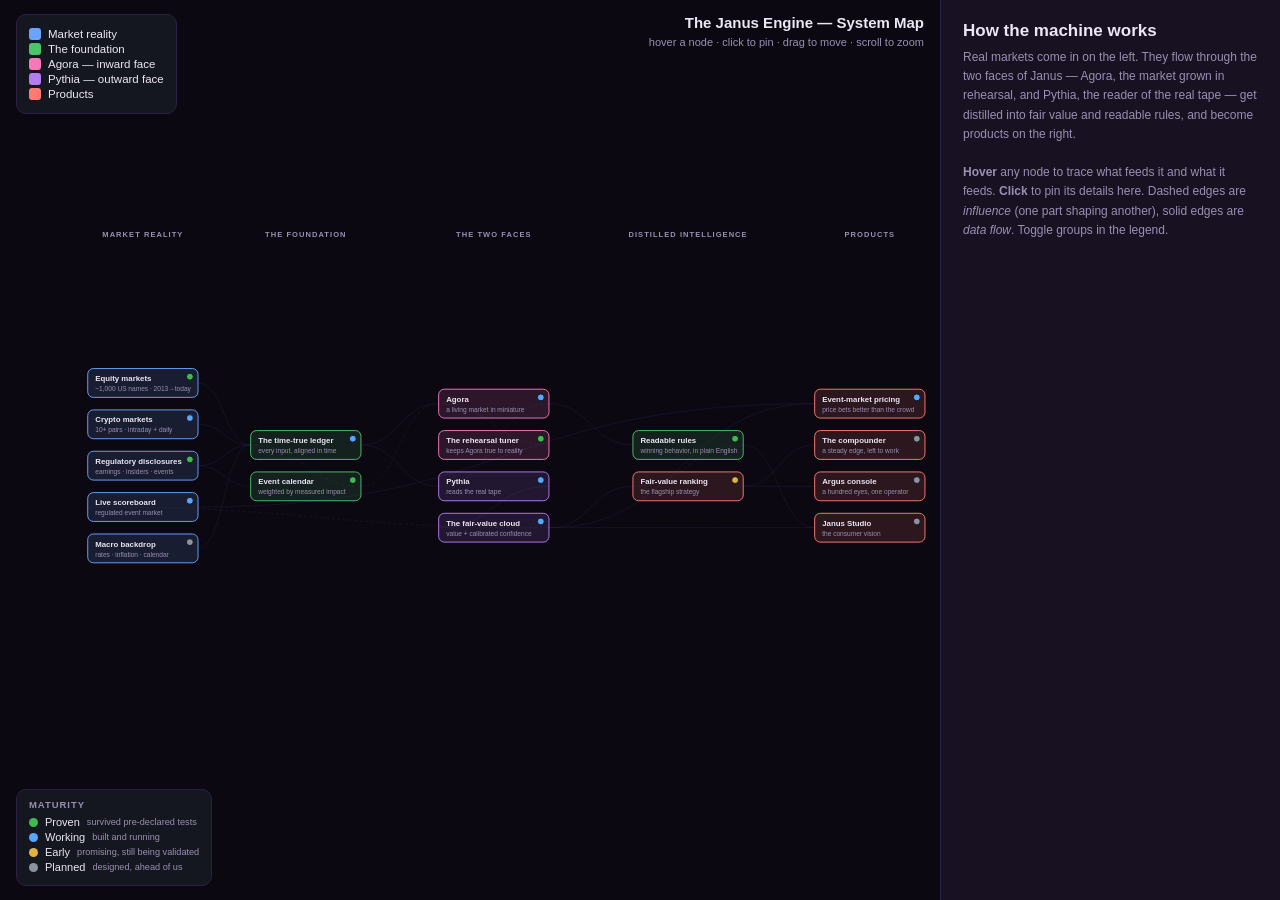
==== commit 7c68fc57: "update" ====
--- a/docs/system-map.html
+++ b/docs/system-map.html
@@ -5,8 +5,8 @@
 <title>The Janus Engine — Interactive System Map</title>
 <style>
   :root{
-    --bg:#0d1117; --panel:#161b22; --edge:#30363d; --text:#e6edf3; --muted:#8b949e;
-    --input:#58a6ff; --agora:#f778ba; --pythia:#a371f7; --shared:#3fb950;
+    --bg:#0b0812; --panel:#171122; --edge:#2c2044; --text:#ece7f4; --muted:#9a8fb2;
+    --input:#6aa4ff; --agora:#f778ba; --pythia:#b57cf0; --shared:#4bc46a;
     --dynamic:#e3b341; --deliver:#ff7b72;
   }
   *{box-sizing:border-box}
@@ -116,11 +116,11 @@
     desc:"Bitcoin, Ethereum, and the other majors — real traded prices at both a daily and an intraday resolution. Crypto matters commercially because it trades around the clock at low cost: exactly the terrain where a steady analytical edge compounds fastest.",
     rigor:"Sourced from public exchange records and a live, US-regulated feed. No paid data, no cherry-picking — every price is a real historical trade.",
     grow:"Coverage widens on demand: more pairs, finer grain, and richer market detail are all straightforward extensions of the same pipeline."},
-  {id:"edgar", g:"input", col:0, label:"Regulatory disclosures", sub:"earnings · insiders · executive pay", status:"proven",
+  {id:"edgar", g:"input", col:0, label:"Regulatory disclosures", sub:"earnings · insiders · events", status:"proven",
     plain:"What public companies must legally disclose — turned into clean, searchable facts.",
-    desc:"Every US public company files with the regulator: earnings, insider trades, sudden material events, and exactly how leadership is paid. Janus reads these filings automatically and turns them into structured facts — the layer of corporate reality that sits underneath the price.",
+    desc:"Every US public company files with the regulator: earnings, insider trades, and sudden material events. Janus reads these filings automatically and turns them into structured facts — the layer of corporate reality that sits underneath the price.",
     rigor:"Drawn directly from the regulator's own official, public systems. The reader is built to know what it knows: anything it can't confidently interpret is flagged rather than guessed at, so the fact base stays clean.",
-    grow:"The extraction machinery is the hard part, and it's built. Widening company coverage from here is a scaling exercise — and it directly powers the standalone governance-intelligence product."},
+    grow:"The extraction machinery is the hard part, and it's built. Widening company coverage from here is a straightforward scaling exercise that deepens the corporate-reality layer under every equity."},
   {id:"kalshi", g:"input", col:0, label:"Live scoreboard", sub:"regulated event market", status:"working",
     plain:"A regulated, real-money market that grades our predictions in public.",
     desc:"A US-regulated exchange for event contracts serves Janus two ways: as a venue where mispriced contracts can be traded profitably, and as an incorruptible grader — every prediction Janus logs there gets scored against what actually happened, with real money keeping everyone honest.",
@@ -196,11 +196,6 @@
     desc:"Named for the watchman with a hundred eyes: a daily console showing picks, proposed trades, and model health, with a human approving every action before it executes and alarms when anything drifts.",
     rigor:"Designed to mirror real deployment — rolling updates, real costs, human oversight — rather than the idealized conditions backtests are usually shown in. The full design is written.",
     grow:"This is the bridge from validated strategy to running capital, and the natural surface for operating partner accounts."},
-  {id:"d_gov", g:"deliver", col:4, label:"Governance intelligence", sub:"sellable without any trading", status:"planned",
-    plain:"Score companies on whether executive pay actually tracks performance.",
-    desc:"A standalone data business that requires no trading at all: rank public companies by how well leadership pay follows results, built from the machine-readable filings regulators now require. ESG funds, proxy advisors, and journalists pay for exactly this.",
-    rigor:"Built on official regulatory data with a transparent, documented scoring method — a product whose customers can check its work, which is precisely why it sells.",
-    grow:"The hard extraction machinery is already built; from here it's a coverage and packaging exercise."},
   {id:"d_studio", g:"deliver", col:4, label:"Janus Studio", sub:"the consumer vision", status:"planned",
     plain:"An app where people generate, inspect, and share strategies that explain themselves.",
     desc:"The consumer-facing horizon: a studio where users create strategies, look inside them — everything Janus produces is readable by design — and a marketplace grows around sharing them. A playback viewer for engine runs already exists as the first seed.",
@@ -228,7 +223,7 @@
   ["rules","fvr","d","discipline"],
   // intelligence → products
   ["fvr","d_comp","f"],["cloud","d_event","f","contract pricing"],
-  ["fvr","d_argus","f"],["edgar","d_gov","f","pay & performance facts"],
+  ["fvr","d_argus","f"],
   ["cloud","d_studio","f"],["rules","d_studio","f"],
   ["kalshi","d_event","f","real-money settlement"],
   ["cloud","kalshi","d","predictions logged live"],
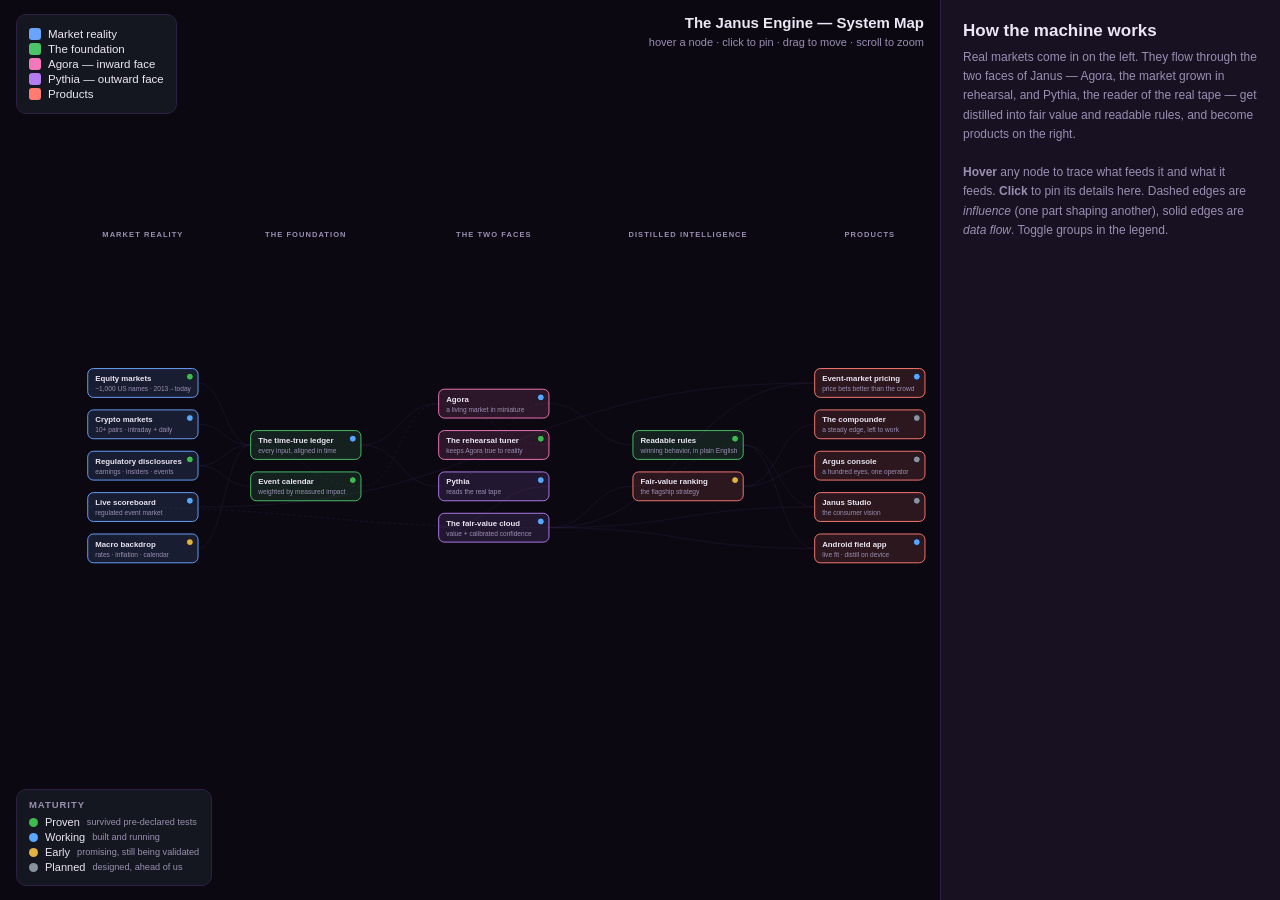
==== commit e11e569c: "Add missing products and fix factual errors on pre-launch page. - Hero: 545 Kalshi predictions; disc" ====
--- a/docs/system-map.html
+++ b/docs/system-map.html
@@ -126,11 +126,11 @@
     desc:"A US-regulated exchange for event contracts serves Janus two ways: as a venue where mispriced contracts can be traded profitably, and as an incorruptible grader — every prediction Janus logs there gets scored against what actually happened, with real money keeping everyone honest.",
     rigor:"This is the sharpest validation instrument in the whole system: outcomes are settled by reality, not by our own evaluation code. Predictions are logged before the fact and scored after — there is no way to flatter the results.",
     grow:"The scoring machinery is built and running. As Janus's strengths are mapped, the same machinery aims at whichever markets and horizons offer the best-priced opportunities."},
-  {id:"macro", g:"input", col:0, label:"Macro backdrop", sub:"rates · inflation · calendar", status:"planned",
+  {id:"macro", g:"input", col:0, label:"Macro backdrop", sub:"rates · inflation · calendar", status:"early",
     plain:"The big-picture economic weather.",
-    desc:"Markets move with their backdrop — interest rates, inflation, the fiscal calendar. This layer will feed that context into the foundation so Janus never reads a price in a vacuum.",
+    desc:"Markets move with their backdrop — interest rates, inflation, the fiscal calendar. The ingestion pipeline (FRED, BLS, Treasury) is built; wiring a committed macro panel into the ledger is the remaining step.",
     rigor:"Designed under the same time-true discipline as everything else: only what was knowable at the time, ever.",
-    grow:"Entirely ahead of us — a clear, inexpensive addition whenever a product reaches for it."},
+    grow:"Code path exists today; a production macro panel bundle is the inexpensive addition that activates this layer."},
 
   // ── the foundation ──────────────────────────────────────────────────────────────────
   {id:"ledger", g:"shared", col:1, label:"The time-true ledger", sub:"every input, aligned in time", status:"working",
@@ -193,14 +193,19 @@
     grow:"All ahead of us, by design; it is the commercial reason the rest of the machine exists."},
   {id:"d_argus", g:"deliver", col:4, label:"Argus console", sub:"a hundred eyes, one operator", status:"planned",
     plain:"The cockpit where a human supervises Janus day to day.",
-    desc:"Named for the watchman with a hundred eyes: a daily console showing picks, proposed trades, and model health, with a human approving every action before it executes and alarms when anything drifts.",
+    desc:"Named for the watchman with a hundred eyes: a daily console showing picks, proposed trades, and model health, with a human approving every action before it executes and alarms when anything drifts. A static HTML preview and deploy_record session playback exist; Mederos LLM explain-rank stubs are wired in the API.",
     rigor:"Designed to mirror real deployment — rolling updates, real costs, human oversight — rather than the idealized conditions backtests are usually shown in. The full design is written.",
     grow:"This is the bridge from validated strategy to running capital, and the natural surface for operating partner accounts."},
   {id:"d_studio", g:"deliver", col:4, label:"Janus Studio", sub:"the consumer vision", status:"planned",
     plain:"An app where people generate, inspect, and share strategies that explain themselves.",
-    desc:"The consumer-facing horizon: a studio where users create strategies, look inside them — everything Janus produces is readable by design — and a marketplace grows around sharing them. A playback viewer for engine runs already exists as the first seed.",
+    desc:"The consumer-facing horizon: a studio where users create strategies, look inside them — everything Janus produces is readable by design — and a marketplace grows around sharing them. Seeds today: the umarketsim-viz Electron playback viewer and the Android field prototype.",
     rigor:"Rests on the explainability the entire stack is built around: you can show a customer why, not just hand them a number and ask for trust.",
-    grow:"Mostly vision today — and the run-viewer and plain-language rules are already real, which is more than most visions start with."},
+    grow:"Mostly vision today — and the run-viewer, mobile Distill tab, and plain-language rules are already real."},
+  {id:"d_mobile", g:"deliver", col:4, label:"Android field app", sub:"live fit · distill on device", status:"working",
+    plain:"A phone-native prototype: fit the model, play history, distill rules locally.",
+    desc:"Kotlin Compose app with Live Fit, History, Sample, and Distill tabs. DistillEngine runs symbolic rule extraction on-device — the same readable-rule idea as the Python stack, streamed to the UI.",
+    rigor:"Not the final consumer app (that's Janus Studio), but a working end-to-end harness proving the engine can run outside the lab.",
+    grow:"On-device Janus ranker weights and Kraken live quotes are the next wires — scaffold is documented in the handoff plan."},
 ];
 
 const LINKS = [
@@ -225,6 +230,7 @@
   ["fvr","d_comp","f"],["cloud","d_event","f","contract pricing"],
   ["fvr","d_argus","f"],
   ["cloud","d_studio","f"],["rules","d_studio","f"],
+  ["cloud","d_mobile","f"],["rules","d_mobile","f"],
   ["kalshi","d_event","f","real-money settlement"],
   ["cloud","kalshi","d","predictions logged live"],
 ];
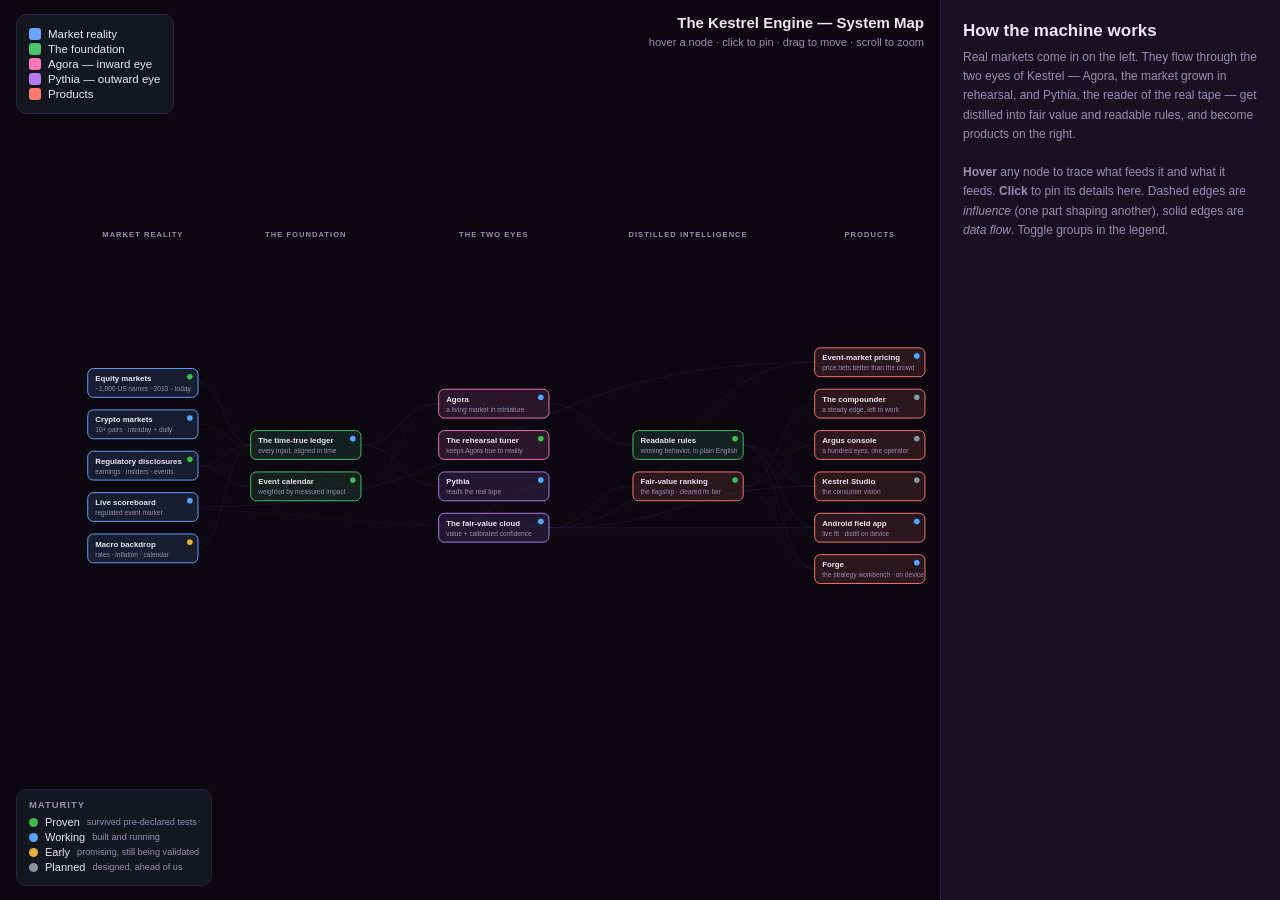
==== commit 9cea5d31: "feat(site): rename Janus -> Kestrel; add Evidence benchmark + Flywheel; real screenshots - Rename th" ====
--- a/docs/system-map.html
+++ b/docs/system-map.html
@@ -2,7 +2,7 @@
 <html lang="en">
 <head>
 <meta charset="utf-8">
-<title>The Janus Engine — Interactive System Map</title>
+<title>The Kestrel Engine — Interactive System Map</title>
 <style>
   :root{
     --bg:#0b0812; --panel:#171122; --edge:#2c2044; --text:#ece7f4; --muted:#9a8fb2;
@@ -69,13 +69,13 @@
     <svg id="svg"></svg>
     <div id="legend"></div>
     <div id="matkey"></div>
-    <div id="title"><b>The Janus Engine — System Map</b><br><span>hover a node · click to pin · drag to move · scroll to zoom</span></div>
+    <div id="title"><b>The Kestrel Engine — System Map</b><br><span>hover a node · click to pin · drag to move · scroll to zoom</span></div>
   </div>
   <div id="side">
     <div id="detail">
       <h1>How the machine works</h1>
-      <p class="hint">Real markets come in on the left. They flow through the two faces of
-      Janus — Agora, the market grown in rehearsal, and Pythia, the reader of the real tape —
+      <p class="hint">Real markets come in on the left. They flow through the two eyes of
+      Kestrel — Agora, the market grown in rehearsal, and Pythia, the reader of the real tape —
       get distilled into fair value and readable rules, and become products on the right.<br><br>
       <b>Hover</b> any node to trace what feeds it and what it feeds. <b>Click</b> to pin its
       details here. Dashed edges are <i>influence</i> (one part shaping another), solid edges are
@@ -88,8 +88,8 @@
 const GROUPS = {
   input:  {name:"Market reality", color:getVar('--input')},
   shared: {name:"The foundation", color:getVar('--shared')},
-  agora:  {name:"Agora — inward face", color:getVar('--agora')},
-  pythia: {name:"Pythia — outward face", color:getVar('--pythia')},
+  agora:  {name:"Agora — inward eye", color:getVar('--agora')},
+  pythia: {name:"Pythia — outward eye", color:getVar('--pythia')},
   deliver:{name:"Products", color:getVar('--deliver')},
 };
 function getVar(v){return getComputedStyle(document.documentElement).getPropertyValue(v).trim()}
@@ -108,7 +108,7 @@
   // ── market reality ──────────────────────────────────────────────────────────────────
   {id:"equities", g:"input", col:0, label:"Equity markets", sub:"~1,000 US names · 2013→today", status:"proven",
     plain:"A decade-plus of real daily history for about a thousand US stocks.",
-    desc:"The deep end of the data pool: real closing prices for roughly a thousand US equities, spanning more than a decade and running right up to the present. Janus never learns from invented data — every bar in this archive is something that actually traded.",
+    desc:"The deep end of the data pool: real closing prices for roughly a thousand US equities, spanning more than a decade and running right up to the present. Kestrel never learns from invented data — every bar in this archive is something that actually traded.",
     rigor:"Real, verifiable market history with documented provenance. Where the archive has known limitations, they're recorded alongside the data rather than papered over — so results are always read with the right context.",
     grow:"A thousand names is a strong start; the same pipeline extends naturally to broader universes and international markets as the products demand them."},
   {id:"crypto", g:"input", col:0, label:"Crypto markets", sub:"10+ pairs · intraday + daily", status:"working",
@@ -118,14 +118,14 @@
     grow:"Coverage widens on demand: more pairs, finer grain, and richer market detail are all straightforward extensions of the same pipeline."},
   {id:"edgar", g:"input", col:0, label:"Regulatory disclosures", sub:"earnings · insiders · events", status:"proven",
     plain:"What public companies must legally disclose — turned into clean, searchable facts.",
-    desc:"Every US public company files with the regulator: earnings, insider trades, and sudden material events. Janus reads these filings automatically and turns them into structured facts — the layer of corporate reality that sits underneath the price.",
+    desc:"Every US public company files with the regulator: earnings, insider trades, and sudden material events. Kestrel reads these filings automatically and turns them into structured facts — the layer of corporate reality that sits underneath the price.",
     rigor:"Drawn directly from the regulator's own official, public systems. The reader is built to know what it knows: anything it can't confidently interpret is flagged rather than guessed at, so the fact base stays clean.",
     grow:"The extraction machinery is the hard part, and it's built. Widening company coverage from here is a straightforward scaling exercise that deepens the corporate-reality layer under every equity."},
   {id:"kalshi", g:"input", col:0, label:"Live scoreboard", sub:"regulated event market", status:"working",
     plain:"A regulated, real-money market that grades our predictions in public.",
-    desc:"A US-regulated exchange for event contracts serves Janus two ways: as a venue where mispriced contracts can be traded profitably, and as an incorruptible grader — every prediction Janus logs there gets scored against what actually happened, with real money keeping everyone honest.",
+    desc:"A US-regulated exchange for event contracts serves Kestrel two ways: as a venue where mispriced contracts can be traded profitably, and as an incorruptible grader — every prediction Kestrel logs there gets scored against what actually happened, with real money keeping everyone honest.",
     rigor:"This is the sharpest validation instrument in the whole system: outcomes are settled by reality, not by our own evaluation code. Predictions are logged before the fact and scored after — there is no way to flatter the results.",
-    grow:"The scoring machinery is built and running. As Janus's strengths are mapped, the same machinery aims at whichever markets and horizons offer the best-priced opportunities."},
+    grow:"The scoring machinery is built and running. As Kestrel's strengths are mapped, the same machinery aims at whichever markets and horizons offer the best-priced opportunities."},
   {id:"macro", g:"input", col:0, label:"Macro backdrop", sub:"rates · inflation · calendar", status:"early",
     plain:"The big-picture economic weather.",
     desc:"Markets move with their backdrop — interest rates, inflation, the fiscal calendar. The ingestion pipeline (FRED, BLS, Treasury) is built; wiring a committed macro panel into the ledger is the remaining step.",
@@ -134,32 +134,32 @@
 
   // ── the foundation ──────────────────────────────────────────────────────────────────
   {id:"ledger", g:"shared", col:1, label:"The time-true ledger", sub:"every input, aligned in time", status:"working",
-    plain:"One rigorously time-aligned foundation that every part of Janus reads from.",
+    plain:"One rigorously time-aligned foundation that every part of Kestrel reads from.",
     desc:"All the raw inputs — prices, disclosures, events — are fused into a single foundation where everything is lined up on a strict timeline. Every model, at every moment, sees exactly what was knowable at that moment and nothing more.",
     rigor:"The most common way quantitative research fools its authors is information leaking backward from the future. Here that is prevented by the architecture itself, not by policy — leakage is impossible by construction, and that property is continuously verified.",
     grow:"The foundation is built to absorb new inputs cheaply: each new data source added here lifts everything downstream at once."},
   {id:"newscal", g:"shared", col:1, label:"Event calendar", sub:"weighted by measured impact", status:"proven",
     plain:"A calendar of corporate events, weighted by how much each kind really moves markets.",
-    desc:"Not all news is equal, and Janus doesn't guess at which kinds matter — it measured them. Event types that demonstrably move prices carry real weight in the engine; event types that sound important but measurably don't were left out. The engine's sense of 'a big day' is earned from data.",
+    desc:"Not all news is equal, and Kestrel doesn't guess at which kinds matter — it measured them. Event types that demonstrably move prices carry real weight in the engine; event types that sound important but measurably don't were left out. The engine's sense of 'a big day' is earned from data.",
     rigor:"The measurements cleared a pre-declared statistical bar on real market history — the pass/fail line was set before the test ran, so the result could not be massaged afterward. This is the template every future signal has to survive.",
     grow:"The calendar currently covers the highest-impact event families; the same measure-first method extends to each new event type as coverage grows."},
 
   // ── Agora (the inward face) ─────────────────────────────────────────────────────────
   {id:"agora", g:"agora", col:2, label:"Agora", sub:"a living market in miniature", status:"working",
     plain:"A synthetic market where thousands of distinct participants trade against each other.",
-    desc:"Janus's inward face: a market grown from first principles, populated by thousands of participants with different goals, horizons, and appetites — patient institutions, restless speculators, liquidity providers, opportunists. Their interactions, not a formula, produce the prices.",
+    desc:"Kestrel's inward eye: a market grown from first principles, populated by thousands of participants with different goals, horizons, and appetites — patient institutions, restless speculators, liquidity providers, opportunists. Their interactions, not a formula, produce the prices.",
     rigor:"The hallmarks of real markets — rare violent moves, calm that turns to storm, crowding and retreat — emerge in Agora on their own, without ever being scripted. Behavior that appears unprompted, rather than being drawn in by hand, is the signature of honest machinery.",
     grow:"Agora is a rehearsal space that can stage ten thousand market histories where reality offers only one. Making its cast of participants ever more faithful to the real crowd is one of the richest veins of upside in the whole system."},
   {id:"tuning", g:"agora", col:2, label:"The rehearsal tuner", sub:"keeps Agora true to reality", status:"proven",
     plain:"Continuously tunes Agora until its markets behave like the real thing.",
-    desc:"A rehearsal is only valuable if it resembles opening night. This component automatically adjusts Agora until its synthetic markets are statistically faithful to real ones — so what Janus learns in rehearsal transfers to the real tape.",
+    desc:"A rehearsal is only valuable if it resembles opening night. This component automatically adjusts Agora until its synthetic markets are statistically faithful to real ones — so what Kestrel learns in rehearsal transfers to the real tape.",
     rigor:"The tuning process is judged on data it has never seen, under controls specifically designed to stop random luck from masquerading as improvement — a standard most published research doesn't meet.",
     grow:"As Agora's cast grows richer, the same honest tuning approach scales up with it — the method is built once and reused forever."},
 
   // ── Pythia (the outward face) ───────────────────────────────────────────────────────
   {id:"pythia", g:"pythia", col:2, label:"Pythia", sub:"reads the real tape", status:"working",
     plain:"Reads real market history and distills the current situation into its essentials.",
-    desc:"Janus's outward face: Pythia reads the foundation — prices, events, context — and condenses the present moment into its essential state. She is deliberately lean, running comfortably on commodity hardware, and reads equities and crypto with the same eyes.",
+    desc:"Kestrel's outward eye: Pythia reads the foundation — prices, events, context — and condenses the present moment into its essential state. She is deliberately lean, running comfortably on commodity hardware, and reads equities and crypto with the same eyes.",
     rigor:"Trained under the time-true discipline — only ever on the past, never peeking ahead — and given a measured head start by rehearsing in Agora before facing real markets, an advantage we verified rather than assumed.",
     grow:"Pythia is intentionally efficient today. More data, more markets, and heavier hardware raise her ceiling substantially — a scaling dial we hold in reserve."},
   {id:"cloud", g:"pythia", col:2, label:"The fair-value cloud", sub:"value + calibrated confidence", status:"working",
@@ -171,14 +171,14 @@
   // ── distilled intelligence ──────────────────────────────────────────────────────────
   {id:"rules", g:"shared", col:3, label:"Readable rules", sub:"winning behavior, in plain English", status:"proven",
     plain:"What the winners do, written down as rules a human can read and challenge.",
-    desc:"After Agora runs, Janus studies which participants prospered and writes down what they actually did — as plain-language rules, not an inscrutable model. 'Buy what's cheap against fair value. Don't pile deeper into a position you're already committed to.' Nobody wrote those rules in. They were discovered.",
+    desc:"After Agora runs, Kestrel studies which participants prospered and writes down what they actually did — as plain-language rules, not an inscrutable model. 'Buy what's cheap against fair value. Don't pile deeper into a position you're already committed to.' Nobody wrote those rules in. They were discovered.",
     rigor:"The discovered rules independently reproduce classic risk discipline that took human traders generations to learn — emerging unprompted from the machinery. And because they're readable, they can be audited and challenged by anyone, which is a form of scrutiny black-box systems can never offer.",
     grow:"Today's rules are deliberately simple so their honesty is easy to verify. Richer rules that stay just as readable are a wide-open direction."},
-  {id:"fvr", g:"deliver", col:3, label:"Fair-value ranking", sub:"the flagship strategy", status:"early",
+  {id:"fvr", g:"deliver", col:3, label:"Fair-value ranking", sub:"the flagship · cleared its bar", status:"proven",
     plain:"Rank a whole basket by distance from fair value; lean toward the bargains.",
-    desc:"The strategy everything to the left exists to feed. Rather than betting on the direction of one asset, it sorts an entire basket from most underpriced to most overpriced and tilts toward the bargains — and it can learn how best to weigh Janus's own signals, so the strategy sharpens as the engine does.",
-    rigor:"It is validated under the most hostile conditions we can build: every trade charged full costs, strict past-versus-future separation, and head-to-head comparison against simple benchmarks that are genuinely hard to beat. We mark it early rather than proven because our bar for that word is high — a green light you can trust is worth more than a headline you can't.",
-    grow:"Broader baskets, a steadier fair-value cloud, and the learned signal-weighting are exactly the levers now being worked — this is where the engine's upside concentrates."},
+    desc:"The strategy everything to the left exists to feed. Rather than betting on the direction of one asset, it sorts an entire basket from most underpriced to most overpriced and tilts toward the bargains — and it can learn how best to weigh Kestrel's own signals, so the strategy sharpens as the engine does.",
+    rigor:"Validated in a pre-registered walk-forward on a decade of S&P 100 history: full costs on every trade, strict past-versus-future separation, and a head-to-head against an equal-weight basket that is genuinely hard to beat. Result — a mean out-of-sample Sharpe near three, positive ranking skill in every fold, and reproduction when re-fit from scratch. We reserve 'proven' for research validation, not a live track record, and we show exactly where it bends (it weakens in the 2022 bear).",
+    grow:"Live deployment is the next bar. The signal→book translation — trading only when a name moves enough to be worth the cost — is what let the edge survive; sharpening that, and a steadier cloud beneath it, is where the upside now concentrates."},
 
   // ── products ────────────────────────────────────────────────────────────────────────
   {id:"d_event", g:"deliver", col:4, label:"Event-market pricing", sub:"price bets better than the crowd", status:"working",
@@ -192,20 +192,25 @@
     rigor:"Deliberately sequenced after validation — the product launches when the edge has cleared the bar, not before. Discipline about sequencing is itself part of the pitch.",
     grow:"All ahead of us, by design; it is the commercial reason the rest of the machine exists."},
   {id:"d_argus", g:"deliver", col:4, label:"Argus console", sub:"a hundred eyes, one operator", status:"planned",
-    plain:"The cockpit where a human supervises Janus day to day.",
+    plain:"The cockpit where a human supervises Kestrel day to day.",
     desc:"Named for the watchman with a hundred eyes: a daily console showing picks, proposed trades, and model health, with a human approving every action before it executes and alarms when anything drifts. A static HTML preview and deploy_record session playback exist; Mederos LLM explain-rank stubs are wired in the API.",
     rigor:"Designed to mirror real deployment — rolling updates, real costs, human oversight — rather than the idealized conditions backtests are usually shown in. The full design is written.",
     grow:"This is the bridge from validated strategy to running capital, and the natural surface for operating partner accounts."},
-  {id:"d_studio", g:"deliver", col:4, label:"Janus Studio", sub:"the consumer vision", status:"planned",
+  {id:"d_studio", g:"deliver", col:4, label:"Kestrel Studio", sub:"the consumer vision", status:"planned",
     plain:"An app where people generate, inspect, and share strategies that explain themselves.",
-    desc:"The consumer-facing horizon: a studio where users create strategies, look inside them — everything Janus produces is readable by design — and a marketplace grows around sharing them. Seeds today: the umarketsim-viz Electron playback viewer and the Android field prototype.",
+    desc:"The consumer-facing horizon: a studio where users create strategies, look inside them — everything Kestrel produces is readable by design — and a marketplace grows around sharing them. Seeds today: the umarketsim-viz Electron playback viewer and the Android field prototype.",
     rigor:"Rests on the explainability the entire stack is built around: you can show a customer why, not just hand them a number and ask for trust.",
-    grow:"Mostly vision today — and the run-viewer, mobile Distill tab, and plain-language rules are already real."},
+    grow:"Forge — the on-device strategy workbench — is its first real piece, live now. The run-viewer, mobile distiller, and plain-language rules round out the seeds; a shared marketplace of readable strategies is the horizon."},
   {id:"d_mobile", g:"deliver", col:4, label:"Android field app", sub:"live fit · distill on device", status:"working",
     plain:"A phone-native prototype: fit the model, play history, distill rules locally.",
     desc:"Kotlin Compose app with Live Fit, History, Sample, and Distill tabs. DistillEngine runs symbolic rule extraction on-device — the same readable-rule idea as the Python stack, streamed to the UI.",
-    rigor:"Not the final consumer app (that's Janus Studio), but a working end-to-end harness proving the engine can run outside the lab.",
-    grow:"On-device Janus ranker weights and Kraken live quotes are the next wires — scaffold is documented in the handoff plan."},
+    rigor:"Not the final consumer app (that's Kestrel Studio), but a working end-to-end harness proving the engine can run outside the lab.",
+    grow:"On-device Kestrel ranker weights and Kraken live quotes are the next wires — scaffold is documented in the handoff plan."},
+  {id:"forge", g:"deliver", col:4, label:"Forge", sub:"the strategy workbench · on device", status:"working",
+    plain:"Build and edit a trading rule as a graph you can actually read.",
+    desc:"A visual editor where a trading rule is a draggable node graph, not a wall of code. Build it by hand, or ask the on-device model to improve it and watch the change arrive as a before/after diff you accept, reject, or iterate on — the same propose-then-verify loop, applied to a strategy instead of a document. Custom indicators are first-class and reusable.",
+    rigor:"Every edit is re-scored on held-out data with honest costs included, and nothing a person or the model proposes bypasses the same promotion gate as any other candidate. The model proposes; the deterministic engine remains the sole judge.",
+    grow:"The first real piece of Kestrel Studio to ship. Richer node kinds and evolvable indicators are the near roadmap; a shared marketplace of readable strategies is the destination."},
 ];
 
 const LINKS = [
@@ -231,13 +236,14 @@
   ["fvr","d_argus","f"],
   ["cloud","d_studio","f"],["rules","d_studio","f"],
   ["cloud","d_mobile","f"],["rules","d_mobile","f"],
+  ["rules","forge","f","readable rules"],["fvr","forge","d","edit the flagship"],["forge","d_studio","d","first piece"],
   ["kalshi","d_event","f","real-money settlement"],
   ["cloud","kalshi","d","predictions logged live"],
 ];
 
 // ── layout ─────────────────────────────────────────────────────────────────────────────
 const COLX = [140, 400, 700, 1010, 1300];
-const COLHEAD = ["MARKET REALITY","THE FOUNDATION","THE TWO FACES","DISTILLED INTELLIGENCE","PRODUCTS"];
+const COLHEAD = ["MARKET REALITY","THE FOUNDATION","THE TWO EYES","DISTILLED INTELLIGENCE","PRODUCTS"];
 const NW=176, NH=46, VGAP=20;
 const byCol = {};
 NODES.forEach(n=>{(byCol[n.col]=byCol[n.col]||[]).push(n)});
@@ -347,7 +353,7 @@
     `<span style="color:${v.color};font-weight:700">${c[k]} ${v.label.toLowerCase()}</span>`).join(' · ');
   document.getElementById('detail').innerHTML=
    `<h1>How the machine works</h1>`+
-   `<div class="plain">Real markets come in on the left, flow through the two faces of Janus, get distilled into fair value and readable rules, and become products on the right.</div>`+
+   `<div class="plain">Real markets come in on the left, flow through the two eyes of Kestrel, get distilled into fair value and readable rules, and become products on the right.</div>`+
    `<p>You don't need to be technical to read this. Follow the arrows left→right — that's the journey from raw market reality to something customers pay for. <b>Hover</b> any box to see, in plain language, what it is, why you can trust it, and how much better it can still get. <b>Click</b> to pin it here.</p>`+
    `<div class="sec"><span class="bar" style="background:#e3b341"></span>Reading the lights</div>`+
    `<p>Every box carries a maturity light:<br>${bar}.<br><br>The <span style="color:#3fb950;font-weight:700">green</span> pieces survived tests whose pass/fail bar was declared before the test ran — including live, real-money scoring on a regulated exchange. That discipline is why the amount still marked <span style="color:#8b949e;font-weight:700">planned</span> or <span style="color:#e3b341;font-weight:700">early</span> should read as unpriced upside: when this system calls something proven, the word has been made to mean something first.</p>`+
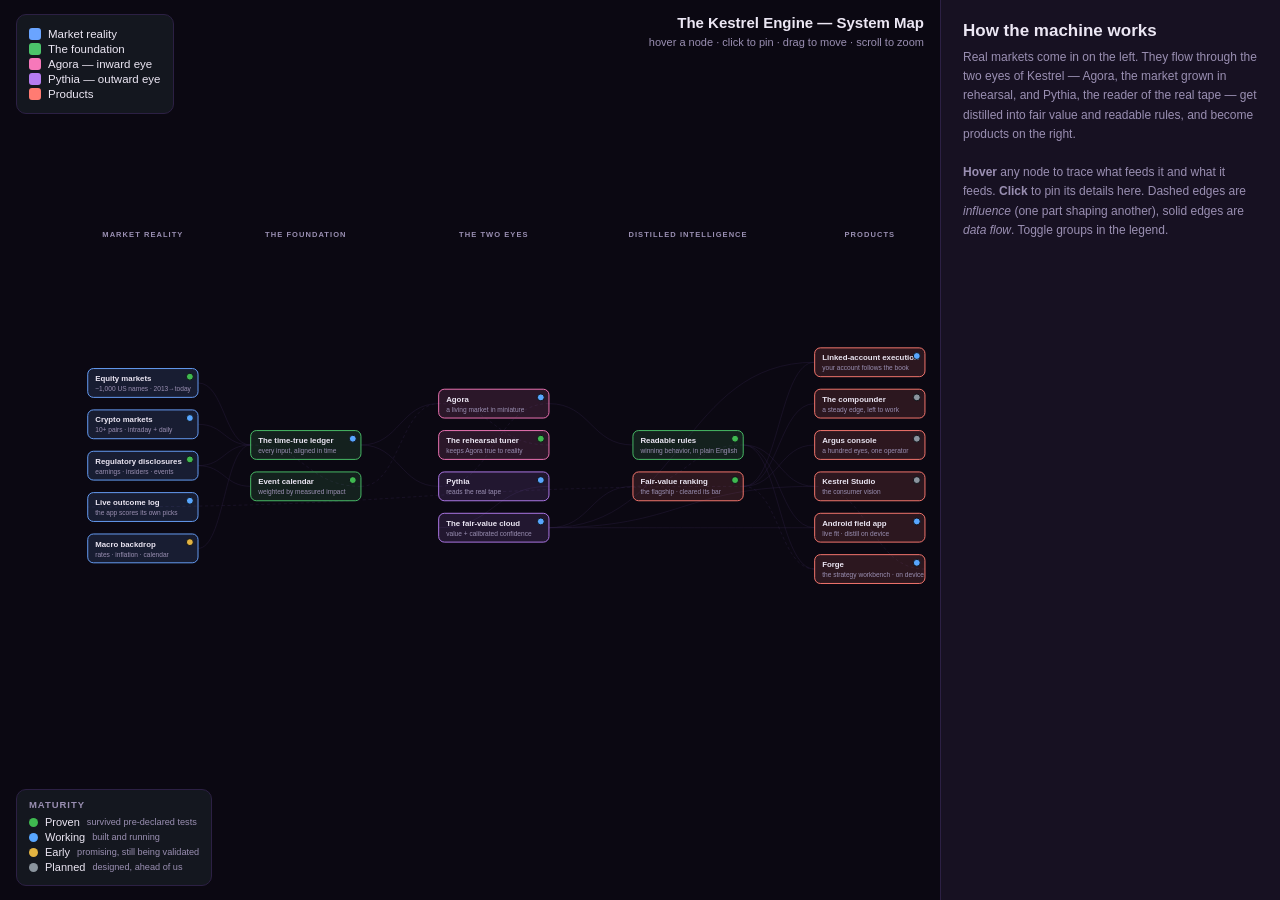
==== commit 6c814365: "refactor(site): remove Kalshi/event-market focus; center the app + R&D loop + linked-account executi" ====
--- a/docs/system-map.html
+++ b/docs/system-map.html
@@ -121,11 +121,11 @@
     desc:"Every US public company files with the regulator: earnings, insider trades, and sudden material events. Kestrel reads these filings automatically and turns them into structured facts — the layer of corporate reality that sits underneath the price.",
     rigor:"Drawn directly from the regulator's own official, public systems. The reader is built to know what it knows: anything it can't confidently interpret is flagged rather than guessed at, so the fact base stays clean.",
     grow:"The extraction machinery is the hard part, and it's built. Widening company coverage from here is a straightforward scaling exercise that deepens the corporate-reality layer under every equity."},
-  {id:"kalshi", g:"input", col:0, label:"Live scoreboard", sub:"regulated event market", status:"working",
-    plain:"A regulated, real-money market that grades our predictions in public.",
-    desc:"A US-regulated exchange for event contracts serves Kestrel two ways: as a venue where mispriced contracts can be traded profitably, and as an incorruptible grader — every prediction Kestrel logs there gets scored against what actually happened, with real money keeping everyone honest.",
-    rigor:"This is the sharpest validation instrument in the whole system: outcomes are settled by reality, not by our own evaluation code. Predictions are logged before the fact and scored after — there is no way to flatter the results.",
-    grow:"The scoring machinery is built and running. As Kestrel's strengths are mapped, the same machinery aims at whichever markets and horizons offer the best-priced opportunities."},
+  {id:"kalshi", g:"input", col:0, label:"Live outcome log", sub:"the app scores its own picks", status:"working",
+    plain:"A forward log: every recommendation is scored against what actually happened.",
+    desc:"The app keeps a live scoreboard of its own recommendations. Each pick is logged the moment it's shown and later scored against the real outcome — measured relative to the market, so a rising tide can't flatter it. It is the ground truth the engine keeps checking itself against.",
+    rigor:"A forward log is the one record that can't be re-tuned after the fact. Predictions are written down before the outcome is known and scored after — there is no way to flatter the results. When a signal fails here, it's retired in writing rather than quietly re-framed.",
+    grow:"The scoring machinery is built and running, and it feeds the on-device iteration loop directly — the app learns from its own live track record, not just from history."},
   {id:"macro", g:"input", col:0, label:"Macro backdrop", sub:"rates · inflation · calendar", status:"early",
     plain:"The big-picture economic weather.",
     desc:"Markets move with their backdrop — interest rates, inflation, the fiscal calendar. The ingestion pipeline (FRED, BLS, Treasury) is built; wiring a committed macro panel into the ledger is the remaining step.",
@@ -181,11 +181,11 @@
     grow:"Live deployment is the next bar. The signal→book translation — trading only when a name moves enough to be worth the cost — is what let the edge survive; sharpening that, and a steadier cloud beneath it, is where the upside now concentrates."},
 
   // ── products ────────────────────────────────────────────────────────────────────────
-  {id:"d_event", g:"deliver", col:4, label:"Event-market pricing", sub:"price bets better than the crowd", status:"working",
-    plain:"Trade regulated event contracts the crowd has mispriced.",
-    desc:"Pythia's fair-value cloud, aimed at a regulated event exchange: find contracts priced wrong, take the good side. The trading and live-scoring plumbing is already built and running.",
-    rigor:"Every prediction is settled by reality on a regulated venue — the one grader that can't be negotiated with. The system earns its aim honestly: it trades where its measured strengths are, not where the headlines are.",
-    grow:"With the plumbing proven, this product grows by pointing it at the markets and horizons where the cloud is sharpest — a matter of aim, not construction."},
+  {id:"d_event", g:"deliver", col:4, label:"Linked-account execution", sub:"your account follows the book", status:"working",
+    plain:"Link a brokerage account; the app makes it follow the strategy's book.",
+    desc:"Connect a brokerage account and it tracks the strategy's book automatically — the app places the trades to match, inside a hard risk envelope you set: total budget, per-name caps, and a kill switch. Kraken and Robinhood links are built and running today.",
+    rigor:"Nothing places an order that violates the risk envelope, and the kill switch blocks deployment outright — the bridge from a simulated strategy to real positions is gated by conservative, user-set limits, not trust.",
+    grow:"The bridge exists and executes today. It grows toward richer sync, more venues, and a supervised deploy loop (see Argus) — the hard part, turning a validated strategy into real, risk-bounded positions, is already done."},
   {id:"d_comp", g:"deliver", col:4, label:"The compounder", sub:"a steady edge, left to work", status:"planned",
     plain:"Fair-value ranking deployed where a steady edge compounds undisturbed.",
     desc:"The favorite end-product: run the flagship strategy where trading is cheap and markets never close, and let a modest, validated edge do what compounding does.",
@@ -232,13 +232,13 @@
   ["cloud","fvr","f","fair value"],
   ["rules","fvr","d","discipline"],
   // intelligence → products
-  ["fvr","d_comp","f"],["cloud","d_event","f","contract pricing"],
+  ["fvr","d_comp","f"],["cloud","d_event","f"],
   ["fvr","d_argus","f"],
   ["cloud","d_studio","f"],["rules","d_studio","f"],
   ["cloud","d_mobile","f"],["rules","d_mobile","f"],
   ["rules","forge","f","readable rules"],["fvr","forge","d","edit the flagship"],["forge","d_studio","d","first piece"],
-  ["kalshi","d_event","f","real-money settlement"],
-  ["cloud","kalshi","d","predictions logged live"],
+  ["fvr","d_event","f","the strategy's book"],
+  ["fvr","kalshi","d","picks logged & scored"],
 ];
 
 // ── layout ─────────────────────────────────────────────────────────────────────────────
@@ -356,7 +356,7 @@
    `<div class="plain">Real markets come in on the left, flow through the two eyes of Kestrel, get distilled into fair value and readable rules, and become products on the right.</div>`+
    `<p>You don't need to be technical to read this. Follow the arrows left→right — that's the journey from raw market reality to something customers pay for. <b>Hover</b> any box to see, in plain language, what it is, why you can trust it, and how much better it can still get. <b>Click</b> to pin it here.</p>`+
    `<div class="sec"><span class="bar" style="background:#e3b341"></span>Reading the lights</div>`+
-   `<p>Every box carries a maturity light:<br>${bar}.<br><br>The <span style="color:#3fb950;font-weight:700">green</span> pieces survived tests whose pass/fail bar was declared before the test ran — including live, real-money scoring on a regulated exchange. That discipline is why the amount still marked <span style="color:#8b949e;font-weight:700">planned</span> or <span style="color:#e3b341;font-weight:700">early</span> should read as unpriced upside: when this system calls something proven, the word has been made to mean something first.</p>`+
+   `<p>Every box carries a maturity light:<br>${bar}.<br><br>The <span style="color:#3fb950;font-weight:700">green</span> pieces survived tests whose pass/fail bar was declared before the test ran — walk-forward validation under full costs, and a live forward log the app scores itself against. That discipline is why the amount still marked <span style="color:#8b949e;font-weight:700">planned</span> or <span style="color:#e3b341;font-weight:700">early</span> should read as unpriced upside: when this system calls something proven, the word has been made to mean something first.</p>`+
    `<p class="hint">Solid arrows carry data. Dashed arrows are one part shaping another (a tuning loop, an event shock, a rehearsal head start). Toggle groups (top-left) or maturity (bottom-left) to filter.</p>`;
 }
 
